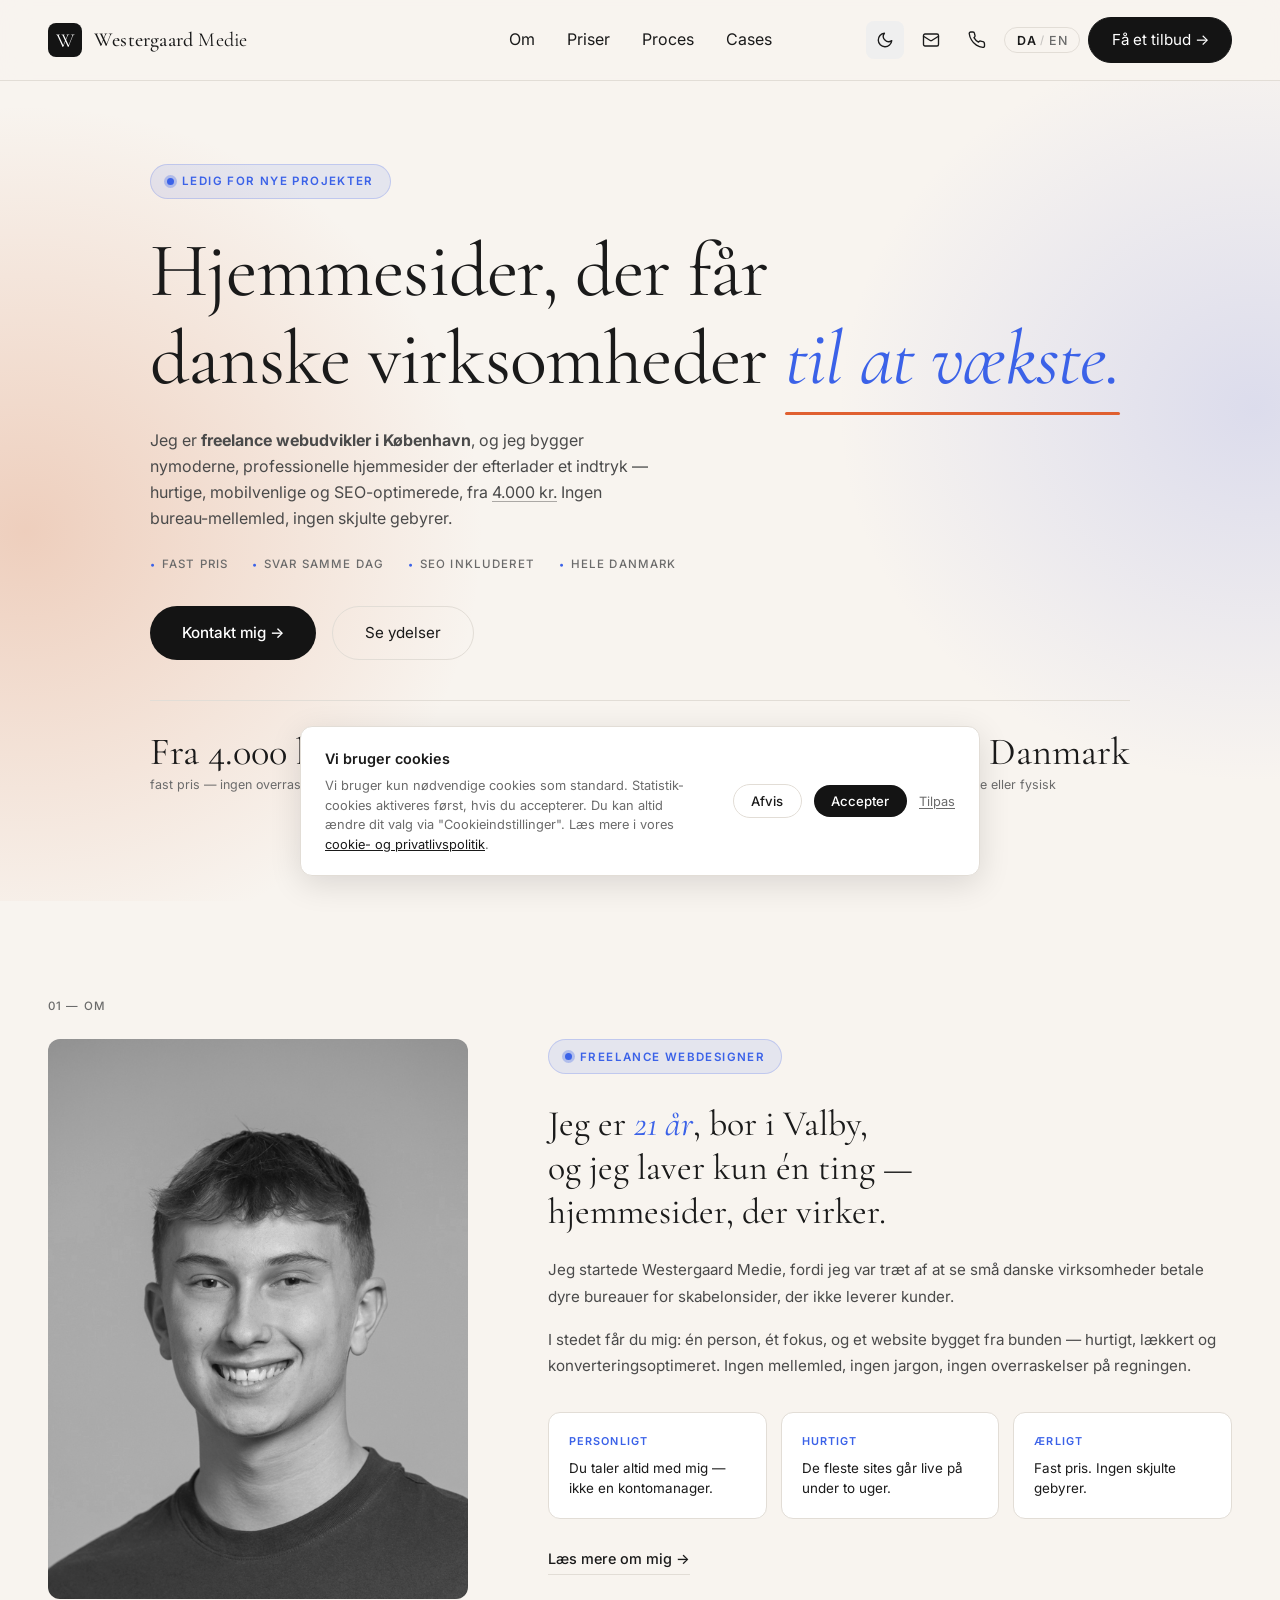
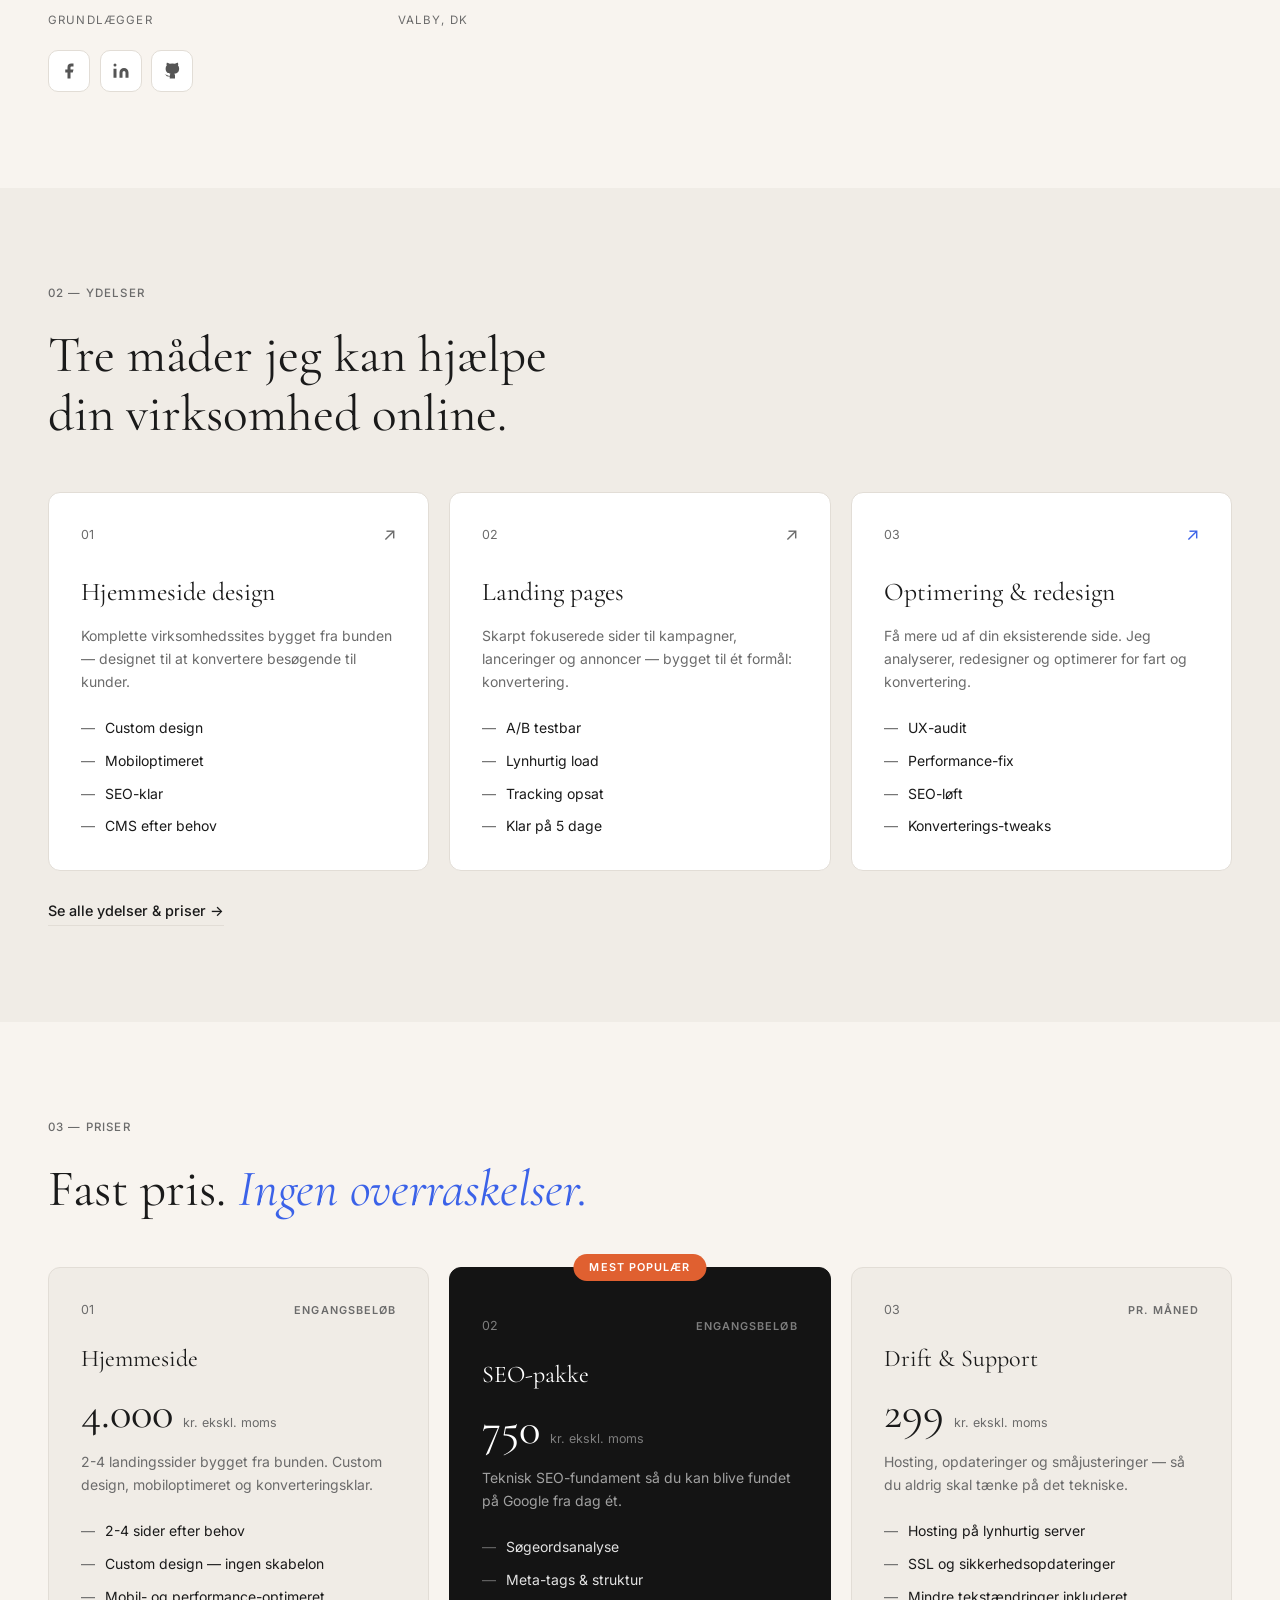
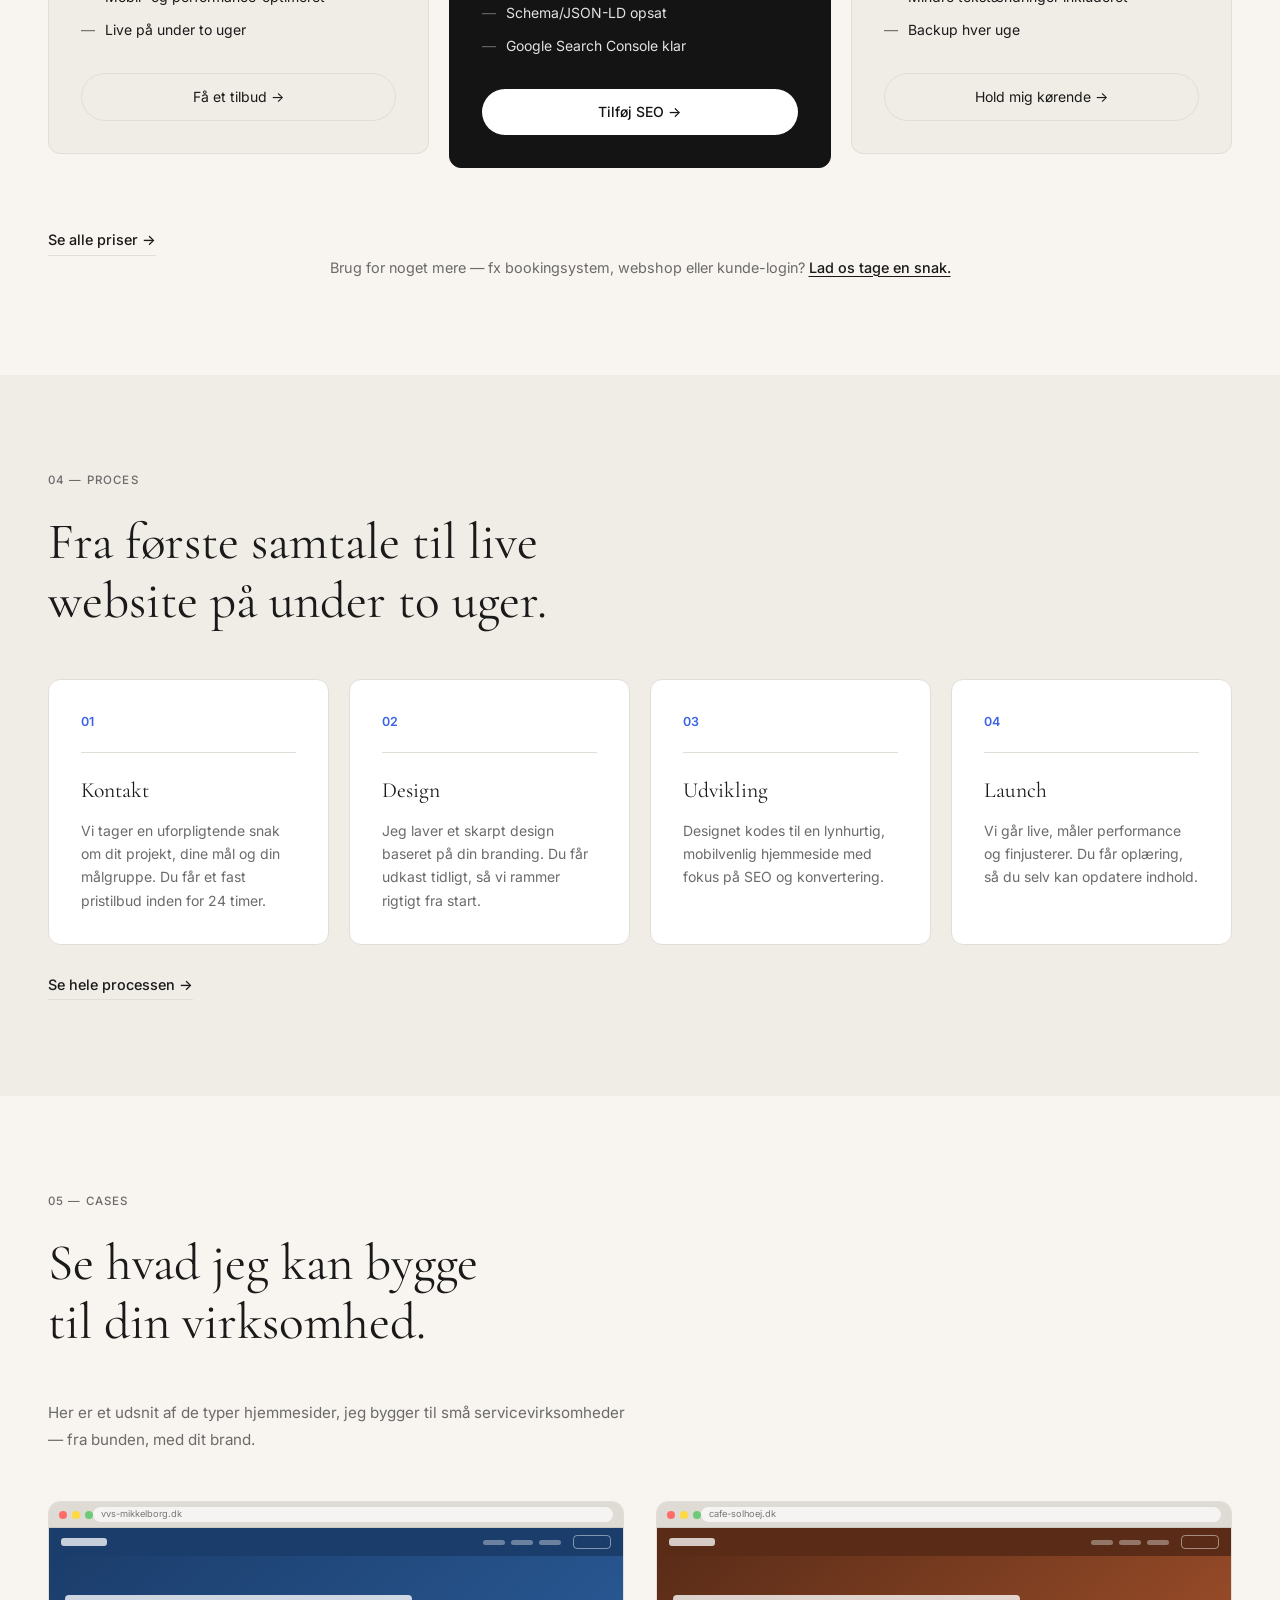
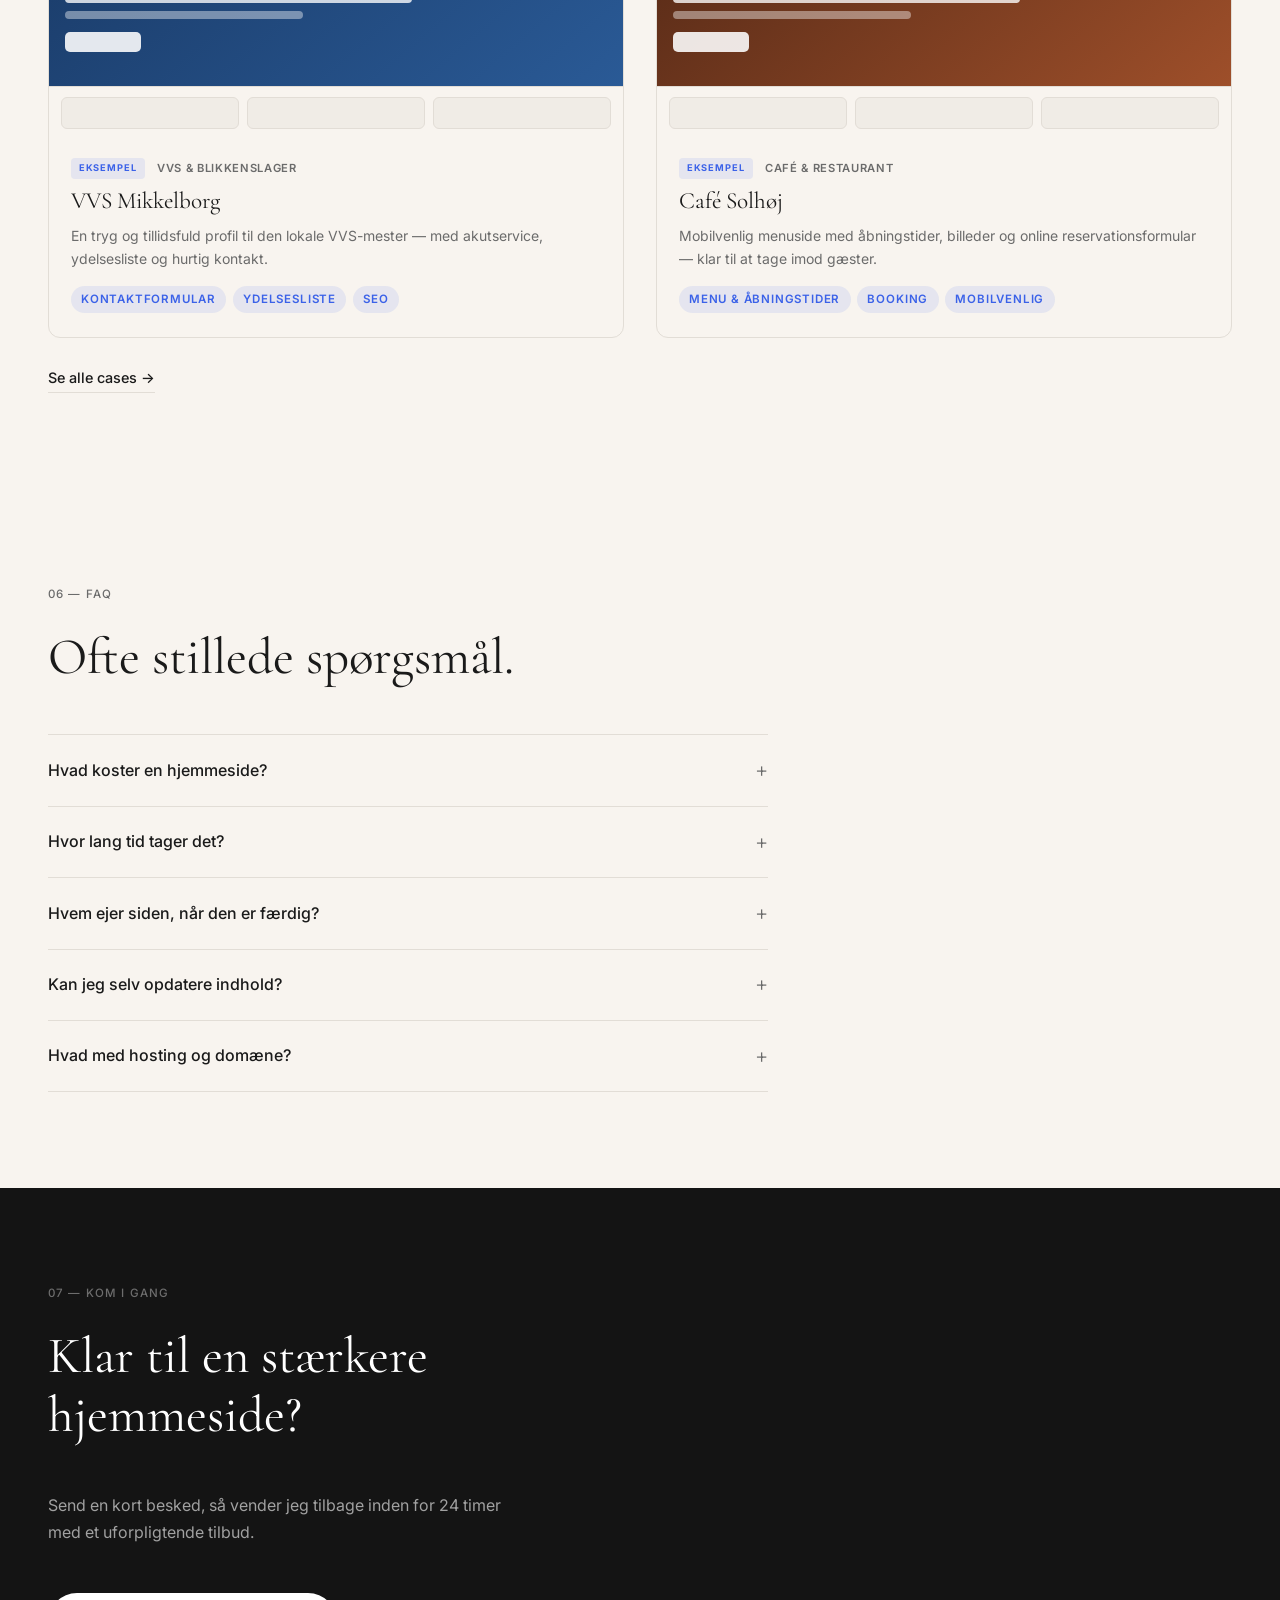
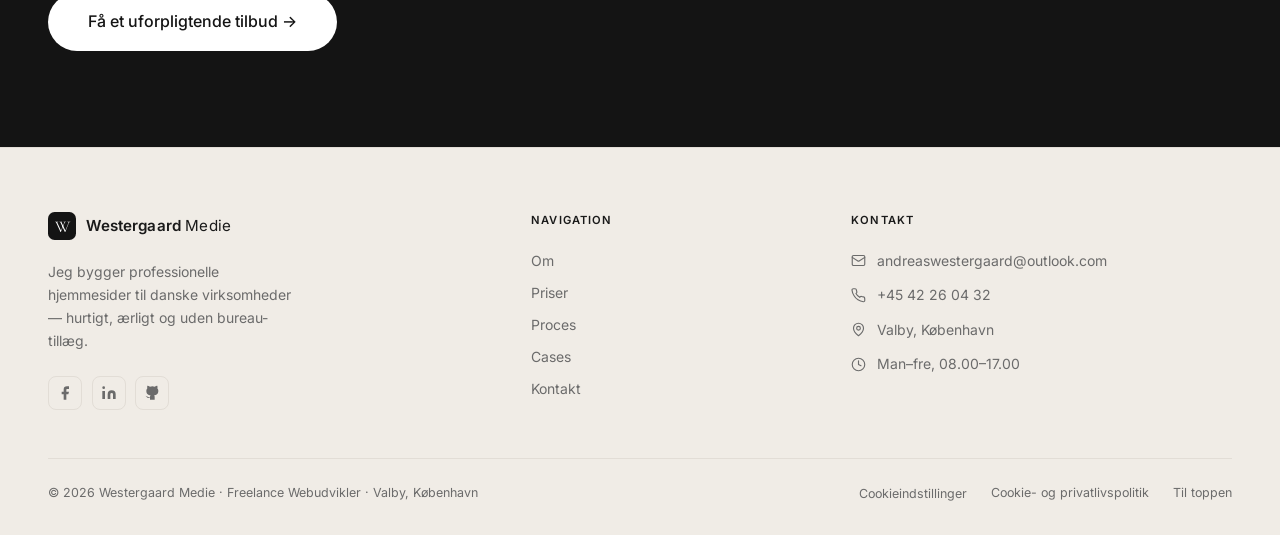
==== index.html @ 6bbc709a "Tilføj komplet hjemmeside for Westergaard Medie Co-Authored-By: Claude Sonnet 4.6 <noreply@anthropic" ====
<!doctype html>
<html lang="da">
  <head>
    <meta charset="UTF-8" />
    <meta name="viewport" content="width=device-width, initial-scale=1.0" />
    <title>Westergaard Medie | Hjemmesider til danske virksomheder</title>
    <meta name="description" content="Westergaard Medie bygger simple, hurtige og konverteringsoptimerede websites til små og mellemstore virksomheder — personligt, ærligt og uden bureau-tillæg." />
    <!-- Open Graph -->
    <meta property="og:type" content="website" />
    <meta property="og:site_name" content="Westergaard Medie" />
    <meta property="og:locale" content="da_DK" />
    <meta property="og:title" content="Westergaard Medie — Freelance Webudvikler i København" />
    <meta property="og:description" content="Professionelle hjemmesider til danske virksomheder fra 4.000 kr. Hurtig, mobilvenlig og SEO-optimeret. Svar inden 24 timer." />
    <meta property="og:url" content="https://DITDOMÆNE.dk/" />
    <meta property="og:image" content="https://DITDOMÆNE.dk/og-image.jpg" />
    <meta property="og:image:width" content="1200" />
    <meta property="og:image:height" content="630" />
    <meta property="og:image:alt" content="Westergaard Medie — Freelance Webudvikler i København" />
    <!-- Twitter Card -->
    <meta name="twitter:card" content="summary_large_image" />
    <meta name="twitter:title" content="Westergaard Medie — Freelance Webudvikler i København" />
    <meta name="twitter:description" content="Professionelle hjemmesider til danske virksomheder fra 4.000 kr. Hurtig, mobilvenlig og SEO-optimeret. Svar inden 24 timer." />
    <meta name="twitter:image" content="https://DITDOMÆNE.dk/og-image.jpg" />
    <link rel="preconnect" href="https://fonts.googleapis.com" />
    <link rel="preconnect" href="https://fonts.gstatic.com" crossorigin />
    <link href="https://fonts.googleapis.com/css2?family=Cormorant+Garamond:ital,wght@0,300;0,400;0,500;1,300;1,400;1,500&family=Inter:wght@300;400;500;600&display=swap" rel="stylesheet" />
    <link rel="icon" type="image/svg+xml" href="favicon.svg" />
    <link rel="stylesheet" href="styles.css" />
    <!-- JSON-LD Structured Data -->
    <script type="application/ld+json">
    {
      "@context": "https://schema.org",
      "@type": "ProfessionalService",
      "name": "Westergaard Medie",
      "description": "Freelance webudvikler der bygger professionelle, hurtige og konverteringsoptimerede hjemmesider til danske virksomheder.",
      "url": "https://DITDOMÆNE.dk/",
      "telephone": "+4542260432",
      "email": "andreaswestergaard@outlook.com",
      "founder": {
        "@type": "Person",
        "name": "Andreas Westergaard"
      },
      "address": {
        "@type": "PostalAddress",
        "addressLocality": "Valby",
        "addressRegion": "København",
        "addressCountry": "DK"
      },
      "areaServed": {
        "@type": "Country",
        "name": "Denmark"
      },
      "openingHoursSpecification": [
        {
          "@type": "OpeningHoursSpecification",
          "dayOfWeek": ["Monday","Tuesday","Wednesday","Thursday","Friday"],
          "opens": "08:00",
          "closes": "17:00"
        }
      ],
      "priceRange": "fra 4.000 kr.",
      "hasOfferCatalog": {
        "@type": "OfferCatalog",
        "name": "Ydelser",
        "itemListElement": [
          {
            "@type": "Offer",
            "itemOffered": {
              "@type": "Service",
              "name": "Hjemmeside",
              "description": "Professionel hjemmeside skræddersyet til din virksomhed."
            },
            "priceSpecification": {
              "@type": "UnitPriceSpecification",
              "price": "4000",
              "priceCurrency": "DKK",
              "minPrice": "4000"
            }
          },
          {
            "@type": "Offer",
            "itemOffered": {
              "@type": "Service",
              "name": "SEO-pakke",
              "description": "Søgemaskineoptimering der hjælper din hjemmeside med at rangere højere på Google."
            },
            "priceSpecification": {
              "@type": "UnitPriceSpecification",
              "price": "750",
              "priceCurrency": "DKK",
              "minPrice": "750"
            }
          },
          {
            "@type": "Offer",
            "itemOffered": {
              "@type": "Service",
              "name": "Drift & Support",
              "description": "Månedlig vedligeholdelse, opdateringer og teknisk support."
            },
            "priceSpecification": {
              "@type": "UnitPriceSpecification",
              "price": "299",
              "priceCurrency": "DKK",
              "billingIncrement": 1,
              "unitText": "månedlig"
            }
          }
        ]
      },
      "sameAs": []
    }
    </script>
  </head>
  <body>
    <a class="skip-link" href="#main">Spring til indhold</a>

    <header class="site-header">
      <div class="container header-inner">
        <a href="#top" class="brand" aria-label="Westergaard Medie forside">
          <svg class="brand-logo" width="34" height="34" viewBox="0 0 34 34" fill="none" xmlns="http://www.w3.org/2000/svg" aria-hidden="true">
            <rect width="34" height="34" rx="8" fill="#141414"/>
            <text x="17" y="24" text-anchor="middle" font-family="Cormorant Garamond, Georgia, serif" font-size="20" font-weight="400" fill="white">W</text>
          </svg>
          <span class="brand-name"><strong>Westergaard</strong> Medie</span>
        </a>
        <nav id="main-nav" class="main-nav" aria-label="Hovedmenu">
          <a href="om.html" data-i18n="nav-om">Om</a>
          <a href="ydelser.html" data-i18n="nav-ydelser">Priser</a>
          <a href="proces.html" data-i18n="nav-proces">Proces</a>
          <a href="cases.html" data-i18n="nav-cases">Cases</a>
        </nav>
        <div class="header-right">
          <button class="header-icon-btn theme-toggle" aria-label="Skift farvetema" id="theme-toggle">
            <svg class="icon-moon" width="18" height="18" viewBox="0 0 24 24" fill="none" stroke="currentColor" stroke-width="1.8" stroke-linecap="round" stroke-linejoin="round" aria-hidden="true"><path d="M21 12.79A9 9 0 1 1 11.21 3 7 7 0 0 0 21 12.79z"/></svg>
            <svg class="icon-sun" width="18" height="18" viewBox="0 0 24 24" fill="none" stroke="currentColor" stroke-width="1.8" stroke-linecap="round" stroke-linejoin="round" aria-hidden="true" style="display:none"><circle cx="12" cy="12" r="5"/><line x1="12" y1="1" x2="12" y2="3"/><line x1="12" y1="21" x2="12" y2="23"/><line x1="4.22" y1="4.22" x2="5.64" y2="5.64"/><line x1="18.36" y1="18.36" x2="19.78" y2="19.78"/><line x1="1" y1="12" x2="3" y2="12"/><line x1="21" y1="12" x2="23" y2="12"/><line x1="4.22" y1="19.78" x2="5.64" y2="18.36"/><line x1="18.36" y1="5.64" x2="19.78" y2="4.22"/></svg>
          </button>
          <a href="mailto:andreaswestergaard@outlook.com" class="header-icon-btn" aria-label="Send mail">
            <svg width="18" height="18" viewBox="0 0 24 24" fill="none" stroke="currentColor" stroke-width="1.8" stroke-linecap="round" stroke-linejoin="round" aria-hidden="true"><rect x="2" y="4" width="20" height="16" rx="2"/><path d="m22 7-8.97 5.7a1.94 1.94 0 0 1-2.06 0L2 7"/></svg>
          </a>
          <a href="tel:+4542260432" class="header-icon-btn" aria-label="Ring op">
            <svg width="18" height="18" viewBox="0 0 24 24" fill="none" stroke="currentColor" stroke-width="1.8" stroke-linecap="round" stroke-linejoin="round" aria-hidden="true"><path d="M22 16.92v3a2 2 0 0 1-2.18 2 19.79 19.79 0 0 1-8.63-3.07A19.5 19.5 0 0 1 4.69 12a19.79 19.79 0 0 1-3.07-8.67A2 2 0 0 1 3.6 1.27h3a2 2 0 0 1 2 1.72c.127.96.361 1.903.7 2.81a2 2 0 0 1-.45 2.11L7.91 8.91a16 16 0 0 0 6 6l.91-.91a2 2 0 0 1 2.11-.45c.907.339 1.85.573 2.81.7A2 2 0 0 1 21.73 16.92z"/></svg>
          </a>
          <button class="lang-toggle" id="lang-toggle" aria-label="Skift sprog">
            <span class="lang-da">DA</span>
            <span class="lang-divider">/</span>
            <span class="lang-en">EN</span>
          </button>
          <a href="kontakt.html" class="btn-outline-pill header-cta" data-i18n="header-cta">Få et tilbud →</a>
        </div>
        <button class="menu-toggle" aria-expanded="false" aria-controls="main-nav" aria-label="Åbn menu">
          <span></span><span></span><span></span>
        </button>
      </div>
    </header>

    <main id="main">

      <!-- HERO -->
      <section id="top" class="hero">
        <div class="container hero-content">
          <span class="pill-badge">
            <span class="pill-dot" aria-hidden="true"></span>
            <span data-i18n="hero-badge">LEDIG FOR NYE PROJEKTER</span>
          </span>
          <h1 class="hero-heading" data-i18n="hero-h1">
            Hjemmesider, der får<br>
            danske virksomheder <em>til at vækste.</em>
          </h1>
          <p class="hero-sub" data-i18n="hero-sub">
            Jeg er <strong>freelance webudvikler i København</strong>, og jeg bygger nymoderne, professionelle hjemmesider
            der efterlader et indtryk — hurtige, mobilvenlige og SEO-optimerede, fra <span class="hero-sub-link">4.000 kr.</span> Ingen
            bureau-mellemled, ingen skjulte gebyrer.
          </p>
          <ul class="hero-trust">
            <li><span class="trust-dot" aria-hidden="true">•</span> <span data-i18n="trust-1">FAST PRIS</span></li>
            <li><span class="trust-dot" aria-hidden="true">•</span> <span data-i18n="trust-2">SVAR SAMME DAG</span></li>
            <li><span class="trust-dot" aria-hidden="true">•</span> <span data-i18n="trust-3">SEO INKLUDERET</span></li>
            <li><span class="trust-dot" aria-hidden="true">•</span> <span data-i18n="trust-4">HELE DANMARK</span></li>
          </ul>
          <div class="hero-actions">
            <a href="kontakt.html" class="btn-dark" data-i18n="hero-btn-primary">Kontakt mig →</a>
            <a href="#ydelser" class="btn-ghost" data-i18n="hero-btn-secondary">Se ydelser</a>
          </div>
          <div class="stats-rule"></div>
          <div class="stats-grid">
              <div class="stat">
                <span class="stat-num" data-i18n="stat-1-num">Fra 4.000 kr.</span>
                <span class="stat-label" data-i18n="stat-1-label">fast pris — ingen overraskelser</span>
              </div>
              <div class="stat">
                <span class="stat-num" data-i18n="stat-2-num">Under 2 uger</span>
                <span class="stat-label" data-i18n="stat-2-label">fra idé til live hjemmeside</span>
              </div>
              <div class="stat">
                <span class="stat-num" data-i18n="stat-3-num">1 person</span>
                <span class="stat-label" data-i18n="stat-3-label">du taler altid direkte med mig</span>
              </div>
              <div class="stat">
                <span class="stat-num" data-i18n="stat-4-num">Hele Danmark</span>
                <span class="stat-label" data-i18n="stat-4-label">mødes online eller fysisk</span>
              </div>
            </div>
        </div>
      </section>

      <!-- OM -->
      <section id="om" class="section">
        <div class="container">
          <p class="section-label" data-i18n="om-label">01 — OM</p>
          <div class="om-grid">
            <div class="om-photo-col reveal">
              <img
                src="assets/andreas-portrait.jpg"
                alt="Andreas Westergaard"
                class="om-photo"
                loading="lazy"
                decoding="async"
              />
              <div class="om-photo-meta">
                <span data-i18n="om-founder">GRUNDLÆGGER</span>
                <span>VALBY, DK</span>
              </div>
              <div class="om-socials">
                <a href="https://www.facebook.com/profile.php?id=100009570580964" class="social-btn" aria-label="Facebook" rel="noopener noreferrer" target="_blank">
                  <svg width="18" height="18" viewBox="0 0 24 24" fill="currentColor" aria-hidden="true"><path d="M18 2h-3a5 5 0 0 0-5 5v3H7v4h3v8h4v-8h3l1-4h-4V7a1 1 0 0 1 1-1h3z"/></svg>
                </a>
                <a href="https://www.linkedin.com/in/andreas-boris-westergaard/" class="social-btn" aria-label="LinkedIn" rel="noopener noreferrer" target="_blank">
                  <svg width="18" height="18" viewBox="0 0 24 24" fill="currentColor" aria-hidden="true"><path d="M16 8a6 6 0 0 1 6 6v7h-4v-7a2 2 0 0 0-2-2 2 2 0 0 0-2 2v7h-4v-7a6 6 0 0 1 6-6z"/><rect x="2" y="9" width="4" height="12"/><circle cx="4" cy="4" r="2"/></svg>
                </a>
                <a href="https://github.com/andreaswestergaard-wq" class="social-btn" aria-label="GitHub" rel="noopener noreferrer" target="_blank">
                  <svg width="18" height="18" viewBox="0 0 24 24" fill="currentColor" aria-hidden="true"><path d="M9 19c-5 1.5-5-2.5-7-3m14 6v-3.87a3.37 3.37 0 0 0-.94-2.61c3.14-.35 6.44-1.54 6.44-7A5.44 5.44 0 0 0 20 4.77 5.07 5.07 0 0 0 19.91 1S18.73.65 16 2.48a13.38 13.38 0 0 0-7 0C6.27.65 5.09 1 5.09 1A5.07 5.07 0 0 0 5 4.77a5.44 5.44 0 0 0-1.5 3.78c0 5.42 3.3 6.61 6.44 7A3.37 3.37 0 0 0 9 18.13V22"/></svg>
                </a>
              </div>
            </div>
            <div class="om-copy reveal">
              <span class="pill-badge">
                <span class="pill-dot" aria-hidden="true"></span>
                <span data-i18n="om-badge">FREELANCE WEBDESIGNER</span>
              </span>
              <h2 data-i18n="om-h2">Jeg er <em>21 år</em>, bor i Valby,<br>og jeg laver kun én ting —<br>hjemmesider, der virker.</h2>
              <p data-i18n="om-p1">Jeg startede Westergaard Medie, fordi jeg var træt af at se små danske virksomheder betale dyre bureauer for skabelonsider, der ikke leverer kunder.</p>
              <p data-i18n="om-p2">I stedet får du mig: én person, ét fokus, og et website bygget fra bunden — hurtigt, lækkert og konverteringsoptimeret. Ingen mellemled, ingen jargon, ingen overraskelser på regningen.</p>
              <div class="om-cards">
                <div class="om-card">
                  <span class="om-card-label" data-i18n="om-card-1-label">PERSONLIGT</span>
                  <p data-i18n="om-card-1-p">Du taler altid med mig — ikke en kontomanager.</p>
                </div>
                <div class="om-card">
                  <span class="om-card-label" data-i18n="om-card-2-label">HURTIGT</span>
                  <p data-i18n="om-card-2-p">De fleste sites går live på under to uger.</p>
                </div>
                <div class="om-card">
                  <span class="om-card-label" data-i18n="om-card-3-label">ÆRLIGT</span>
                  <p data-i18n="om-card-3-p">Fast pris. Ingen skjulte gebyrer.</p>
                </div>
              </div>
              <a href="om.html" class="section-read-more" data-i18n="om-read-more">Læs mere om mig →</a>
            </div>
          </div>
        </div>
      </section>

      <!-- YDELSER -->
      <section id="ydelser" class="section section-gray">
        <div class="container">
          <p class="section-label" data-i18n="ydelser-label">02 — YDELSER</p>
          <h2 class="section-heading" data-i18n="ydelser-h2">Tre måder jeg kan hjælpe<br>din virksomhed online.</h2>
          <div class="ydelser-grid">
            <article class="ydelse-card reveal">
              <div class="ydelse-header">
                <span class="ydelse-num">01</span>
                <span class="ydelse-arrow" aria-hidden="true">↗</span>
              </div>
              <h3 data-i18n="ydelse-1-h3">Hjemmeside design</h3>
              <p data-i18n="ydelse-1-p">Komplette virksomhedssites bygget fra bunden — designet til at konvertere besøgende til kunder.</p>
              <ul class="feature-list">
                <li data-i18n="ydelse-1-li-1">Custom design</li>
                <li data-i18n="ydelse-1-li-2">Mobiloptimeret</li>
                <li data-i18n="ydelse-1-li-3">SEO-klar</li>
                <li data-i18n="ydelse-1-li-4">CMS efter behov</li>
              </ul>
            </article>
            <article class="ydelse-card reveal">
              <div class="ydelse-header">
                <span class="ydelse-num">02</span>
                <span class="ydelse-arrow" aria-hidden="true">↗</span>
              </div>
              <h3 data-i18n="ydelse-2-h3">Landing pages</h3>
              <p data-i18n="ydelse-2-p">Skarpt fokuserede sider til kampagner, lanceringer og annoncer — bygget til ét formål: konvertering.</p>
              <ul class="feature-list">
                <li data-i18n="ydelse-2-li-1">A/B testbar</li>
                <li data-i18n="ydelse-2-li-2">Lynhurtig load</li>
                <li data-i18n="ydelse-2-li-3">Tracking opsat</li>
                <li data-i18n="ydelse-2-li-4">Klar på 5 dage</li>
              </ul>
            </article>
            <article class="ydelse-card ydelse-card--active reveal">
              <div class="ydelse-header">
                <span class="ydelse-num">03</span>
                <span class="ydelse-arrow ydelse-arrow--blue" aria-hidden="true">↗</span>
              </div>
              <h3 data-i18n="ydelse-3-h3">Optimering &amp; redesign</h3>
              <p data-i18n="ydelse-3-p">Få mere ud af din eksisterende side. Jeg analyserer, redesigner og optimerer for fart og konvertering.</p>
              <ul class="feature-list">
                <li data-i18n="ydelse-3-li-1">UX-audit</li>
                <li data-i18n="ydelse-3-li-2">Performance-fix</li>
                <li data-i18n="ydelse-3-li-3">SEO-løft</li>
                <li data-i18n="ydelse-3-li-4">Konverterings-tweaks</li>
              </ul>
            </article>
          </div>
          <a href="ydelser.html" class="section-read-more" data-i18n="ydelser-read-more">Se alle ydelser & priser →</a>
        </div>
      </section>

      <!-- PRISER -->
      <section id="priser" class="section">
        <div class="container">
          <p class="section-label" data-i18n="priser-label">03 — PRISER</p>
          <h2 class="section-heading" data-i18n="priser-h2">Fast pris. <em>Ingen overraskelser.</em></h2>
          <div class="priser-grid">
            <article class="price-card reveal">
              <div class="price-card-top">
                <span class="price-num">01</span>
                <span class="price-type" data-i18n="price-1-type">ENGANGSBELØB</span>
              </div>
              <h3 data-i18n="price-1-h3">Hjemmeside</h3>
              <p class="price-amount" data-i18n="price-1-amount">4.000 <span>kr. ekskl. moms</span></p>
              <p class="price-desc" data-i18n="price-1-desc">2-4 landingssider bygget fra bunden. Custom design, mobiloptimeret og konverteringsklar.</p>
              <ul class="feature-list">
                <li data-i18n="price-1-li-1">2-4 sider efter behov</li>
                <li data-i18n="price-1-li-2">Custom design — ingen skabelon</li>
                <li data-i18n="price-1-li-3">Mobil- og performance-optimeret</li>
                <li data-i18n="price-1-li-4">Live på under to uger</li>
              </ul>
              <a href="kontakt.html" class="btn-price-outline" data-i18n="price-1-btn">Få et tilbud →</a>
            </article>
            <article class="price-card price-card--featured reveal">
              <p class="price-badge" data-i18n="price-2-badge">MEST POPULÆR</p>
              <div class="price-card-top">
                <span class="price-num">02</span>
                <span class="price-type" data-i18n="price-2-type">ENGANGSBELØB</span>
              </div>
              <h3 data-i18n="price-2-h3">SEO-pakke</h3>
              <p class="price-amount" data-i18n="price-2-amount">750 <span>kr. ekskl. moms</span></p>
              <p class="price-desc" data-i18n="price-2-desc">Teknisk SEO-fundament så du kan blive fundet på Google fra dag ét.</p>
              <ul class="feature-list">
                <li data-i18n="price-2-li-1">Søgeordsanalyse</li>
                <li data-i18n="price-2-li-2">Meta-tags &amp; struktur</li>
                <li data-i18n="price-2-li-3">Schema/JSON-LD opsat</li>
                <li data-i18n="price-2-li-4">Google Search Console klar</li>
              </ul>
              <a href="kontakt.html" class="btn-price-light" data-i18n="price-2-btn">Tilføj SEO →</a>
            </article>
            <article class="price-card reveal">
              <div class="price-card-top">
                <span class="price-num">03</span>
                <span class="price-type" data-i18n="price-3-type">PR. MÅNED</span>
              </div>
              <h3 data-i18n="price-3-h3">Drift &amp; Support</h3>
              <p class="price-amount" data-i18n="price-3-amount">299 <span>kr. ekskl. moms</span></p>
              <p class="price-desc" data-i18n="price-3-desc">Hosting, opdateringer og småjusteringer — så du aldrig skal tænke på det tekniske.</p>
              <ul class="feature-list">
                <li data-i18n="price-3-li-1">Hosting på lynhurtig server</li>
                <li data-i18n="price-3-li-2">SSL og sikkerhedsopdateringer</li>
                <li data-i18n="price-3-li-3">Mindre tekstændringer inkluderet</li>
                <li data-i18n="price-3-li-4">Backup hver uge</li>
              </ul>
              <a href="kontakt.html" class="btn-price-outline" data-i18n="price-3-btn">Hold mig kørende →</a>
            </article>
          </div>
          <a href="ydelser.html" class="section-read-more" data-i18n="priser-read-more">Se alle priser →</a>
          <p class="priser-note" data-i18n="priser-note">Brug for noget mere — fx bookingsystem, webshop eller kunde-login? <a href="kontakt.html">Lad os tage en snak.</a></p>
        </div>
      </section>

      <!-- PROCES -->
      <section id="proces" class="section section-gray">
        <div class="container">
          <p class="section-label" data-i18n="proces-label">04 — PROCES</p>
          <h2 class="section-heading" data-i18n="proces-h2">Fra første samtale til live<br>website på under to uger.</h2>
          <div class="proces-grid">
            <div class="proces-card reveal">
              <span class="proces-num">01</span>
              <h3 data-i18n="proces-1-h3">Kontakt</h3>
              <p data-i18n="proces-1-p">Vi tager en uforpligtende snak om dit projekt, dine mål og din målgruppe. Du får et fast pristilbud inden for 24 timer.</p>
            </div>
            <div class="proces-card reveal">
              <span class="proces-num">02</span>
              <h3 data-i18n="proces-2-h3">Design</h3>
              <p data-i18n="proces-2-p">Jeg laver et skarpt design baseret på din branding. Du får udkast tidligt, så vi rammer rigtigt fra start.</p>
            </div>
            <div class="proces-card reveal">
              <span class="proces-num">03</span>
              <h3 data-i18n="proces-3-h3">Udvikling</h3>
              <p data-i18n="proces-3-p">Designet kodes til en lynhurtig, mobilvenlig hjemmeside med fokus på SEO og konvertering.</p>
            </div>
            <div class="proces-card reveal">
              <span class="proces-num">04</span>
              <h3 data-i18n="proces-4-h3">Launch</h3>
              <p data-i18n="proces-4-p">Vi går live, måler performance og finjusterer. Du får oplæring, så du selv kan opdatere indhold.</p>
            </div>
          </div>
          <a href="proces.html" class="section-read-more" data-i18n="proces-read-more">Se hele processen →</a>
        </div>
      </section>

      <!-- CASES -->
      <section id="cases" class="section">
        <div class="container">
          <p class="section-label" data-i18n="cases-label">05 — CASES</p>
          <h2 class="section-heading" data-i18n="cases-h2">Se hvad jeg kan bygge<br>til din virksomhed.</h2>
          <p class="demos-intro-text" data-i18n="cases-sub">Her er et udsnit af de typer hjemmesider, jeg bygger til små servicevirksomheder — fra bunden, med dit brand.</p>
          <div class="demos-grid demos-grid--2col">

            <!-- Demo: VVS Mikkelborg -->
            <article class="demo-card reveal">
              <div class="demo-preview" aria-hidden="true">
                <div class="demo-chrome">
                  <div class="demo-chrome-dots"></div>
                  <div class="demo-chrome-url">vvs-mikkelborg.dk</div>
                </div>
                <div class="demo-site" style="--da:#1b3d6b;--da-l:#2a5a96">
                  <div class="demo-site-nav">
                    <div class="dsn-logo"></div>
                    <div class="dsn-links"><div class="dsn-link"></div><div class="dsn-link"></div><div class="dsn-link"></div></div>
                    <div class="dsn-cta"></div>
                  </div>
                  <div class="demo-site-hero">
                    <div class="dsh-line dsh-line--lg"></div>
                    <div class="dsh-line dsh-line--md"></div>
                    <div class="dsh-btn"></div>
                  </div>
                  <div class="demo-site-features">
                    <div class="dsf-card"></div><div class="dsf-card"></div><div class="dsf-card"></div>
                  </div>
                </div>
              </div>
              <div class="demo-body">
                <div class="demo-top">
                  <span class="demo-badge">EKSEMPEL</span>
                  <p class="demo-industry">VVS &amp; Blikkenslager</p>
                </div>
                <h3 class="demo-title">VVS Mikkelborg</h3>
                <p class="demo-desc">En tryg og tillidsfuld profil til den lokale VVS-mester — med akutservice, ydelsesliste og hurtig kontakt.</p>
                <div class="demo-tags">
                  <span class="case-tag">Kontaktformular</span>
                  <span class="case-tag">Ydelsesliste</span>
                  <span class="case-tag">SEO</span>
                </div>
              </div>
            </article>

            <!-- Demo: Café Solhøj -->
            <article class="demo-card reveal">
              <div class="demo-preview" aria-hidden="true">
                <div class="demo-chrome">
                  <div class="demo-chrome-dots"></div>
                  <div class="demo-chrome-url">cafe-solhoej.dk</div>
                </div>
                <div class="demo-site" style="--da:#5a2c18;--da-l:#9e4f2a">
                  <div class="demo-site-nav">
                    <div class="dsn-logo"></div>
                    <div class="dsn-links"><div class="dsn-link"></div><div class="dsn-link"></div><div class="dsn-link"></div></div>
                    <div class="dsn-cta"></div>
                  </div>
                  <div class="demo-site-hero">
                    <div class="dsh-line dsh-line--lg"></div>
                    <div class="dsh-line dsh-line--md"></div>
                    <div class="dsh-btn"></div>
                  </div>
                  <div class="demo-site-features">
                    <div class="dsf-card"></div><div class="dsf-card"></div><div class="dsf-card"></div>
                  </div>
                </div>
              </div>
              <div class="demo-body">
                <div class="demo-top">
                  <span class="demo-badge">EKSEMPEL</span>
                  <p class="demo-industry">Café &amp; Restaurant</p>
                </div>
                <h3 class="demo-title">Café Solhøj</h3>
                <p class="demo-desc">Mobilvenlig menuside med åbningstider, billeder og online reservationsformular — klar til at tage imod gæster.</p>
                <div class="demo-tags">
                  <span class="case-tag">Menu &amp; åbningstider</span>
                  <span class="case-tag">Booking</span>
                  <span class="case-tag">Mobilvenlig</span>
                </div>
              </div>
            </article>

          </div>
          <a href="cases.html" class="section-read-more" data-i18n="cases-read-more">Se alle cases →</a>
        </div>
      </section>

      <!-- FAQ -->
      <section id="faq" class="section">
        <div class="container">
          <p class="section-label" data-i18n="faq-label">06 — FAQ</p>
          <h2 class="section-heading" data-i18n="faq-h2">Ofte stillede spørgsmål.</h2>
          <div class="faq-list">
            <details class="faq-item">
              <summary data-i18n="faq-1-q">Hvad koster en hjemmeside?</summary>
              <p data-i18n="faq-1-a">En standard hjemmeside starter fra 4.000 kr. ekskl. moms. Prisen afhænger af omfang og kompleksitet. Du får altid et fast tilbud inden vi går i gang — ingen overraskelser.</p>
            </details>
            <details class="faq-item">
              <summary data-i18n="faq-2-q">Hvor lang tid tager det?</summary>
              <p data-i18n="faq-2-a">De fleste projekter er færdige på 1-2 uger fra godkendt design. Landing pages kan ofte leveres på 5 dage.</p>
            </details>
            <details class="faq-item">
              <summary data-i18n="faq-3-q">Hvem ejer siden, når den er færdig?</summary>
              <p data-i18n="faq-3-a">Du ejer 100% af din hjemmeside. Kode, indhold og domæne er dit — du er ikke låst til mig.</p>
            </details>
            <details class="faq-item">
              <summary data-i18n="faq-4-q">Kan jeg selv opdatere indhold?</summary>
              <p data-i18n="faq-4-a">Ja. Jeg sørger for at du kan opdatere tekst og billeder selv, og giver dig en grundig oplæring ved launch.</p>
            </details>
            <details class="faq-item">
              <summary data-i18n="faq-5-q">Hvad med hosting og domæne?</summary>
              <p data-i18n="faq-5-a">Jeg hjælper med opsætning af hosting og domæne. Drifts-pakken til 299 kr./md. dækker hosting, SSL og løbende opdateringer.</p>
            </details>
          </div>
        </div>
      </section>

      <!-- CTA -->
      <section id="cta" class="section section-dark">
        <div class="container">
          <p class="section-label section-label--light" data-i18n="cta-label">07 — KOM I GANG</p>
          <h2 class="section-heading section-heading--light" data-i18n="cta-h2">Klar til en stærkere<br>hjemmeside?</h2>
          <p class="kontakt-sub" data-i18n="cta-sub">Send en kort besked, så vender jeg tilbage inden for 24 timer med et uforpligtende tilbud.</p>
          <div class="kontakt-row">
            <a href="kontakt.html" class="btn-dark btn-dark--large btn-dark--light" data-i18n="cta-btn">
              Få et uforpligtende tilbud →
            </a>
          </div>
        </div>
      </section>

    </main>

    <footer class="site-footer">
      <div class="container footer-inner">
        <div class="footer-cols">

          <!-- Col 1: Brand + bio + socials -->
          <div class="footer-col footer-col--brand">
            <a href="#top" class="footer-brand">
              <svg width="28" height="28" viewBox="0 0 34 34" fill="none" xmlns="http://www.w3.org/2000/svg" aria-hidden="true">
                <rect width="34" height="34" rx="8" fill="#141414"/>
                <text x="17" y="24" text-anchor="middle" font-family="Cormorant Garamond, Georgia, serif" font-size="20" font-weight="400" fill="white">W</text>
              </svg>
              <span class="footer-brand-name"><strong>Westergaard</strong> Medie</span>
            </a>
            <p class="footer-bio" data-i18n="footer-bio">Jeg bygger professionelle hjemmesider til danske virksomheder — hurtigt, ærligt og uden bureau-tillæg.</p>
            <div class="footer-socials">
              <a href="https://www.facebook.com/profile.php?id=100009570580964" class="footer-social-btn" aria-label="Facebook" rel="noopener noreferrer" target="_blank">
                <svg width="16" height="16" viewBox="0 0 24 24" fill="currentColor" aria-hidden="true"><path d="M18 2h-3a5 5 0 0 0-5 5v3H7v4h3v8h4v-8h3l1-4h-4V7a1 1 0 0 1 1-1h3z"/></svg>
              </a>
              <a href="https://www.linkedin.com/in/andreas-boris-westergaard/" class="footer-social-btn" aria-label="LinkedIn" rel="noopener noreferrer" target="_blank">
                <svg width="16" height="16" viewBox="0 0 24 24" fill="currentColor" aria-hidden="true"><path d="M16 8a6 6 0 0 1 6 6v7h-4v-7a2 2 0 0 0-2-2 2 2 0 0 0-2 2v7h-4v-7a6 6 0 0 1 6-6z"/><rect x="2" y="9" width="4" height="12"/><circle cx="4" cy="4" r="2"/></svg>
              </a>
              <a href="https://github.com/andreaswestergaard-wq" class="footer-social-btn" aria-label="GitHub" rel="noopener noreferrer" target="_blank">
                <svg width="16" height="16" viewBox="0 0 24 24" fill="currentColor" aria-hidden="true"><path d="M9 19c-5 1.5-5-2.5-7-3m14 6v-3.87a3.37 3.37 0 0 0-.94-2.61c3.14-.35 6.44-1.54 6.44-7A5.44 5.44 0 0 0 20 4.77 5.07 5.07 0 0 0 19.91 1S18.73.65 16 2.48a13.38 13.38 0 0 0-7 0C6.27.65 5.09 1 5.09 1A5.07 5.07 0 0 0 5 4.77a5.44 5.44 0 0 0-1.5 3.78c0 5.42 3.3 6.61 6.44 7A3.37 3.37 0 0 0 9 18.13V22"/></svg>
              </a>
            </div>
          </div>

          <!-- Col 2: Navigation -->
          <div class="footer-col">
            <p class="footer-col-heading" data-i18n="footer-nav-heading">NAVIGATION</p>
            <nav class="footer-col-links" aria-label="Footermenu">
              <a href="om.html" data-i18n="nav-om">Om</a>
              <a href="ydelser.html" data-i18n="nav-ydelser">Priser</a>
              <a href="proces.html" data-i18n="nav-proces">Proces</a>
              <a href="cases.html" data-i18n="nav-cases">Cases</a>
              <a href="kontakt.html" data-i18n="nav-kontakt-footer">Kontakt</a>
            </nav>
          </div>

          <!-- Col 3: Contact -->
          <div class="footer-col">
            <p class="footer-col-heading" data-i18n="footer-contact-heading">KONTAKT</p>
            <ul class="footer-contact-list">
              <li>
                <svg width="15" height="15" viewBox="0 0 24 24" fill="none" stroke="currentColor" stroke-width="1.8" stroke-linecap="round" stroke-linejoin="round" aria-hidden="true"><rect x="2" y="4" width="20" height="16" rx="2"/><path d="m22 7-8.97 5.7a1.94 1.94 0 0 1-2.06 0L2 7"/></svg>
                <a href="mailto:andreaswestergaard@outlook.com">andreaswestergaard@outlook.com</a>
              </li>
              <li>
                <svg width="15" height="15" viewBox="0 0 24 24" fill="none" stroke="currentColor" stroke-width="1.8" stroke-linecap="round" stroke-linejoin="round" aria-hidden="true"><path d="M22 16.92v3a2 2 0 0 1-2.18 2 19.79 19.79 0 0 1-8.63-3.07A19.5 19.5 0 0 1 4.69 12a19.79 19.79 0 0 1-3.07-8.67A2 2 0 0 1 3.6 1.27h3a2 2 0 0 1 2 1.72c.127.96.361 1.903.7 2.81a2 2 0 0 1-.45 2.11L7.91 8.91a16 16 0 0 0 6 6l.91-.91a2 2 0 0 1 2.11-.45c.907.339 1.85.573 2.81.7A2 2 0 0 1 21.73 16.92z"/></svg>
                <a href="tel:+4542260432">+45 42 26 04 32</a>
              </li>
              <li>
                <svg width="15" height="15" viewBox="0 0 24 24" fill="none" stroke="currentColor" stroke-width="1.8" stroke-linecap="round" stroke-linejoin="round" aria-hidden="true"><path d="M20 10c0 6-8 12-8 12s-8-6-8-12a8 8 0 0 1 16 0z"/><circle cx="12" cy="10" r="3"/></svg>
                <span data-i18n="footer-location">Valby, København</span>
              </li>
              <li>
                <svg width="15" height="15" viewBox="0 0 24 24" fill="none" stroke="currentColor" stroke-width="1.8" stroke-linecap="round" stroke-linejoin="round" aria-hidden="true"><circle cx="12" cy="12" r="10"/><polyline points="12 6 12 12 16 14"/></svg>
                <span data-i18n="footer-hours">Man–fre, 08.00–17.00</span>
              </li>
            </ul>
          </div>

        </div>
        <div class="footer-divider"></div>
        <div class="footer-bottom">
          <p>© <span id="year"></span> Westergaard Medie · <span data-i18n="footer-tagline">Freelance Webudvikler · Valby, København</span></p>
          <div class="footer-bottom-links">
            <button type="button" data-open-cookie-settings data-i18n="footer-cookie">Cookieindstillinger</button>
            <a href="cookie-og-privatliv.html" data-i18n="footer-privacy">Cookie- og privatlivspolitik</a>
            <a href="#top" data-i18n="footer-top">Til toppen</a>
          </div>
        </div>
      </div>
    </footer>

    <!-- Cookie banner -->
    <section class="cookie-banner" id="cookie-banner" aria-live="polite" hidden>
      <div class="cookie-inner">
        <div class="cookie-copy">
          <h2>Vi bruger cookies</h2>
          <p>Vi bruger kun nødvendige cookies som standard. Statistik-cookies aktiveres først, hvis du accepterer. Du kan altid ændre dit valg via "Cookieindstillinger". Læs mere i vores <a href="cookie-og-privatliv.html">cookie- og privatlivspolitik</a>.</p>
        </div>
        <div class="cookie-actions">
          <button class="btn btn-ghost cookie-btn" type="button" id="cookie-reject-all">Afvis</button>
          <button class="btn btn-primary cookie-btn" type="button" id="cookie-accept-all">Accepter</button>
          <button class="cookie-settings-toggle" type="button" id="cookie-open-settings" aria-expanded="false">Tilpas</button>
        </div>
      </div>
      <form class="cookie-settings" id="cookie-settings" hidden>
        <fieldset>
          <legend>Cookiekategorier</legend>
          <label class="cookie-option">
            <span>Nødvendige cookies</span>
            <input type="checkbox" checked disabled />
          </label>
          <label class="cookie-option">
            <span>Statistik (anonymiseret måling)</span>
            <input type="checkbox" id="cookie-analytics" />
          </label>
        </fieldset>
        <div class="cookie-settings-actions">
          <button class="btn btn-primary cookie-btn" type="submit">Gem valg</button>
        </div>
      </form>
    </section>

    <button class="cookie-fab" type="button" data-open-cookie-settings hidden>Cookieindstillinger</button>

    <script src="script.js"></script>
    <script src="translations.js"></script>
  </body>
</html>
---- styles.css ----
/* =============================================
   RESET & BASE
   ============================================= */
*, *::before, *::after {
  box-sizing: border-box;
  margin: 0;
  padding: 0;
}

:root {
  --font-serif: 'Cormorant Garamond', Georgia, serif;
  --font-sans:  'Inter', system-ui, -apple-system, sans-serif;
  --blue:       #3B62E8;
  --orange:     #E06030;
  --dark:       #141414;
  --bg:         #F8F4EF;
  --bg-gray:    #F0ECE6;
  --text:       #1A1A1A;
  --muted:      #6B6B6B;
  --border:     #E2DDD6;
  --radius:     12px;
  --max-w:      1380px;
}

html {
  scroll-behavior: smooth;
}

[data-theme="dark"] {
  --bg:      #111110;
  --bg-gray: #1A1918;
  --text:    #F0EDE8;
  --muted:   #888880;
  --border:  #2A2926;
  --dark:    #F0EDE8;
}

[data-theme="dark"] .site-header {
  background: rgba(17, 17, 16, 0.92);
}

[data-theme="dark"] .hero {
  background:
    radial-gradient(ellipse 55% 80% at 2% 55%, rgba(180, 100, 60, 0.22) 0%, transparent 65%),
    radial-gradient(ellipse 50% 70% at 98% 40%, rgba(100, 110, 180, 0.20) 0%, transparent 65%),
    var(--bg);
}

[data-theme="dark"] .brand-logo rect {
  fill: #F0EDE8;
}

[data-theme="dark"] .brand-logo text {
  fill: #111110;
}

[data-theme="dark"] .btn-outline-pill {
  background: #F0EDE8;
  border-color: #F0EDE8;
  color: #111110;
}

[data-theme="dark"] .btn-dark {
  background: #F0EDE8;
  color: #111110;
}

[data-theme="dark"] .om-card,
[data-theme="dark"] .ydelse-card,
[data-theme="dark"] .proces-card,
[data-theme="dark"] .price-card,
[data-theme="dark"] .info-card,
[data-theme="dark"] .info-card-mini,
[data-theme="dark"] .kontakt-form {
  background: #1A1918;
  border-color: #2A2926;
}

[data-theme="dark"] .kontakt-form input,
[data-theme="dark"] .kontakt-form textarea {
  background: #111110;
  border-color: #2A2926;
  color: #F0EDE8;
}

[data-theme="dark"] .section-dark {
  background: #000;
}

[data-theme="dark"] .site-footer {
  background: #0d0d0d;
  border-top: 1px solid rgba(255,255,255,.07);
}

[data-theme="dark"] .footer-brand-name {
  color: rgba(255,255,255,.85);
}

[data-theme="dark"] .footer-bio,
[data-theme="dark"] .footer-col-links a,
[data-theme="dark"] .footer-contact-list a,
[data-theme="dark"] .footer-contact-list span,
[data-theme="dark"] .footer-contact-list svg,
[data-theme="dark"] .footer-bottom-links a,
[data-theme="dark"] .footer-bottom-links button,
[data-theme="dark"] .footer-bottom p {
  color: rgba(255,255,255,.4);
}

[data-theme="dark"] .footer-col-links a:hover,
[data-theme="dark"] .footer-contact-list a:hover,
[data-theme="dark"] .footer-bottom-links a:hover,
[data-theme="dark"] .footer-bottom-links button:hover {
  color: rgba(255,255,255,.85);
}

[data-theme="dark"] .footer-col-heading {
  color: rgba(255,255,255,.7);
}

[data-theme="dark"] .footer-social-btn {
  border-color: rgba(255,255,255,.12);
  color: rgba(255,255,255,.4);
}

[data-theme="dark"] .footer-social-btn:hover {
  color: rgba(255,255,255,.85);
  border-color: rgba(255,255,255,.4);
  background: rgba(255,255,255,.05);
}

[data-theme="dark"] .footer-divider {
  background: rgba(255,255,255,.08);
}

[data-theme="dark"] .cookie-banner {
  background: #1A1918;
  border-color: #2A2926;
}

[data-theme="dark"] .cookie-copy p,
[data-theme="dark"] .cookie-copy h2 {
  color: #F0EDE8;
}

body {
  font-family: var(--font-sans);
  background: var(--bg);
  color: var(--text);
  line-height: 1.6;
  -webkit-font-smoothing: antialiased;
}

/* =============================================
   SKIP LINK
   ============================================= */
.skip-link {
  position: absolute;
  top: -100%;
  left: 1rem;
  background: var(--dark);
  color: #fff;
  padding: .5rem 1rem;
  border-radius: var(--radius);
  z-index: 999;
  font-size: .875rem;
  text-decoration: none;
}
.skip-link:focus {
  top: 1rem;
}

/* =============================================
   CONTAINER
   ============================================= */
.container {
  max-width: var(--max-w);
  margin: 0 auto;
  padding: 0 3rem;
}

/* =============================================
   HEADER
   ============================================= */
.site-header {
  position: sticky;
  top: 0;
  background: rgba(248, 244, 239, 0.92);
  backdrop-filter: blur(14px);
  -webkit-backdrop-filter: blur(14px);
  border-bottom: 1px solid var(--border);
  z-index: 100;
}

.header-inner {
  display: grid;
  grid-template-columns: 1fr auto 1fr;
  align-items: center;
  height: 80px;
  gap: 1rem;
}

.brand {
  display: flex;
  align-items: center;
  gap: .75rem;
  text-decoration: none;
  color: var(--text);
  justify-self: start;
}

.brand-logo {
  flex-shrink: 0;
  display: block;
}

.brand-name {
  font-family: var(--font-serif);
  font-size: 1.25rem;
  font-weight: 400;
  letter-spacing: .01em;
  line-height: 1;
}

.brand-name strong {
  font-weight: 500;
}

.main-nav {
  display: flex;
  gap: 2rem;
  justify-self: center;
}

.main-nav a {
  text-decoration: none;
  color: var(--text);
  font-size: 1rem;
  font-weight: 400;
  white-space: nowrap;
  transition: color .2s;
}

.main-nav a:hover {
  color: var(--blue);
}

.header-right {
  display: flex;
  align-items: center;
  gap: .5rem;
  justify-self: end;
}

.header-icon-btn {
  display: flex;
  align-items: center;
  justify-content: center;
  width: 38px;
  height: 38px;
  border-radius: 8px;
  color: var(--text);
  text-decoration: none;
  transition: background .2s, color .2s;
}

.header-icon-btn:hover {
  background: var(--bg-gray);
  color: var(--blue);
}

.theme-toggle {
  border: none;
  cursor: pointer;
  font-family: var(--font-sans);
}

.lang-toggle {
  display: flex;
  align-items: center;
  gap: .25rem;
  background: none;
  border: 1.5px solid var(--border);
  border-radius: 999px;
  padding: .3rem .75rem;
  font-size: .78rem;
  font-weight: 500;
  font-family: var(--font-sans);
  color: var(--muted);
  cursor: pointer;
  letter-spacing: .05em;
  transition: border-color .2s;
}

.lang-toggle:hover {
  border-color: var(--text);
}

.lang-divider {
  opacity: .35;
  font-size: .7rem;
}

.lang-active {
  color: var(--text);
  font-weight: 600;
}

.btn-outline-pill {
  display: inline-flex;
  align-items: center;
  padding: .6rem 1.4rem;
  background: var(--dark);
  border: 1.5px solid var(--dark);
  border-radius: 999px;
  font-size: .95rem;
  font-family: var(--font-sans);
  text-decoration: none;
  color: #fff;
  white-space: nowrap;
  transition: opacity .2s;
}

.btn-outline-pill:hover {
  opacity: .82;
}

.menu-toggle {
  display: none;
  flex-direction: column;
  justify-content: center;
  gap: 5px;
  background: none;
  border: none;
  cursor: pointer;
  padding: .5rem;
  margin-left: auto;
}

.menu-toggle span {
  display: block;
  width: 22px;
  height: 2px;
  background: var(--text);
  border-radius: 2px;
  transition: transform .25s, opacity .25s;
}

body.menu-open .menu-toggle span:nth-child(1) {
  transform: translateY(7px) rotate(45deg);
}
body.menu-open .menu-toggle span:nth-child(2) {
  opacity: 0;
}
body.menu-open .menu-toggle span:nth-child(3) {
  transform: translateY(-7px) rotate(-45deg);
}

/* =============================================
   HERO
   ============================================= */
.hero {
  display: grid;
  grid-template-rows: 1fr auto;
  min-height: calc(100vh - 80px);
  background:
    radial-gradient(ellipse 55% 80% at 2% 55%, rgba(220, 140, 100, 0.36) 0%, transparent 65%),
    radial-gradient(ellipse 50% 70% at 98% 40%, rgba(155, 165, 230, 0.30) 0%, transparent 65%),
    var(--bg);
}

.hero-content {
  display: flex;
  flex-direction: column;
  justify-content: center;
  padding: 1rem 0 0;
}

.pill-badge {
  display: inline-flex;
  align-self: flex-start;
  align-items: center;
  gap: .5rem;
  background: rgba(59, 98, 232, 0.10);
  border: 1px solid rgba(59, 98, 232, 0.22);
  color: var(--blue);
  font-size: .72rem;
  font-weight: 600;
  letter-spacing: .12em;
  text-transform: uppercase;
  padding: .45rem 1rem;
  border-radius: 999px;
  margin-bottom: 1.75rem;
}

.pill-dot {
  width: 7px;
  height: 7px;
  background: var(--blue);
  border-radius: 50%;
  flex-shrink: 0;
  position: relative;
}

.pill-dot::after {
  content: '';
  position: absolute;
  inset: -3px;
  border-radius: 50%;
  background: var(--blue);
  opacity: .3;
  animation: pulse 2s ease-out infinite;
}

@keyframes pulse {
  0%   { transform: scale(1);   opacity: .3; }
  70%  { transform: scale(2.2); opacity: 0;  }
  100% { transform: scale(2.2); opacity: 0;  }
}

.hero-badge {
  display: inline-flex;
  align-items: center;
  gap: .5rem;
  font-size: .72rem;
  font-weight: 500;
  letter-spacing: .1em;
  text-transform: uppercase;
  color: var(--text);
  margin-bottom: 2.25rem;
}

.badge-dot {
  width: 7px;
  height: 7px;
  background: var(--blue);
  border-radius: 50%;
  flex-shrink: 0;
}

.hero-heading {
  font-family: var(--font-serif);
  font-size: clamp(3rem, 6vw, 5.5rem);
  font-weight: 400;
  line-height: 1.15;
  letter-spacing: -.01em;
  color: var(--text);
  margin-bottom: 1.5rem;
}

.hero-heading em {
  font-style: italic;
  color: var(--blue);
  position: relative;
}

.hero-heading em::after {
  content: '';
  position: absolute;
  bottom: -10px;
  left: 0;
  right: 0;
  height: 3px;
  background: var(--orange);
  border-radius: 2px;
}

.hero-sub {
  max-width: 500px;
  font-size: 1rem;
  color: #4a4a4a;
  line-height: 1.625;
  margin-bottom: 1.5rem;
}

.hero-sub-link {
  text-decoration: underline;
  text-underline-offset: 3px;
  text-decoration-color: rgba(26, 26, 26, .35);
}

.hero-trust {
  list-style: none;
  display: flex;
  gap: 1.5rem;
  flex-wrap: wrap;
  margin-bottom: 2rem;
}

.hero-trust li {
  font-size: .72rem;
  font-weight: 500;
  letter-spacing: .1em;
  text-transform: uppercase;
  color: var(--muted);
  display: flex;
  align-items: center;
  gap: .35rem;
}

.trust-dot {
  color: var(--blue);
  font-size: .6rem;
}

.hero-actions {
  display: flex;
  gap: 1rem;
  flex-wrap: wrap;
}

.btn-dark {
  display: inline-flex;
  align-items: center;
  padding: .875rem 2rem;
  background: var(--dark);
  color: #fff;
  border-radius: 999px;
  font-family: var(--font-sans);
  font-size: .95rem;
  font-weight: 500;
  text-decoration: none;
  transition: opacity .2s;
}

.btn-dark:hover {
  opacity: .82;
}

.btn-ghost {
  display: inline-flex;
  align-items: center;
  padding: .875rem 2rem;
  border: 1.5px solid rgba(26, 26, 26, .28);
  color: var(--text);
  background: transparent;
  border-radius: 999px;
  font-family: var(--font-sans);
  font-size: .95rem;
  font-weight: 400;
  text-decoration: none;
  transition: border-color .2s, background .2s;
}

.btn-ghost:hover {
  border-color: var(--text);
  background: rgba(26, 26, 26, .04);
}

.stats-rule {
  height: 1px;
  background: var(--border);
  margin: 2.5rem 0 2rem;
}

.stats-grid {
  display: grid;
  grid-template-columns: repeat(4, 1fr);
  gap: 2rem;
  padding-bottom: 2.5rem;
}

.stat {
  display: flex;
  flex-direction: column;
  gap: .3rem;
}

.stat-num {
  font-family: var(--font-serif);
  font-size: clamp(1.75rem, 3vw, 2.4rem);
  font-weight: 400;
  color: var(--text);
  line-height: 1;
}

.stat-label {
  font-size: .78rem;
  color: var(--muted);
  line-height: 1.45;
}

/* =============================================
   SECTIONS — SHARED
   ============================================= */
.section {
  padding: 6rem 0;
}

.section-gray {
  background: var(--bg-gray);
}

.section-label {
  font-size: .72rem;
  font-weight: 500;
  letter-spacing: .1em;
  text-transform: uppercase;
  color: var(--muted);
  margin-bottom: 1.5rem;
}

.section-heading {
  font-family: var(--font-serif);
  font-size: clamp(2rem, 4vw, 3.4rem);
  font-weight: 400;
  line-height: 1.15;
  color: var(--text);
  margin-bottom: 3rem;
}

.section-heading em {
  font-style: italic;
  color: var(--blue);
}

/* =============================================
   OM
   ============================================= */
.om-grid {
  display: grid;
  grid-template-columns: 420px 1fr;
  gap: 5rem;
  align-items: start;
}

.om-photo {
  width: 100%;
  aspect-ratio: 3 / 4;
  object-fit: cover;
  object-position: top;
  border-radius: var(--radius);
  filter: grayscale(100%);
  display: block;
  transition: filter .5s ease;
}

.om-photo:hover {
  filter: grayscale(0%);
}

.om-photo-meta {
  display: flex;
  justify-content: space-between;
  margin-top: .75rem;
  font-size: .72rem;
  letter-spacing: .1em;
  text-transform: uppercase;
  color: var(--muted);
}

.om-socials {
  display: flex;
  gap: .6rem;
  margin-top: 1.25rem;
}

.social-btn {
  display: flex;
  align-items: center;
  justify-content: center;
  width: 42px;
  height: 42px;
  background: #fff;
  border: 1px solid var(--border);
  border-radius: 10px;
  color: #555;
  transition: border-color .2s, color .2s, background .2s;
}

.social-btn:hover {
  border-color: var(--text);
  color: var(--text);
  background: var(--bg-gray);
}

.om-copy h2 {
  font-family: var(--font-serif);
  font-size: clamp(1.7rem, 2.8vw, 2.5rem);
  font-weight: 400;
  line-height: 1.22;
  margin-bottom: 1.5rem;
}

.om-copy h2 em {
  font-style: italic;
  color: var(--blue);
}

.om-copy p {
  font-size: .95rem;
  color: #4a4a4a;
  line-height: 1.75;
  margin-bottom: 1rem;
}

.om-cards {
  display: grid;
  grid-template-columns: repeat(3, 1fr);
  gap: .875rem;
  margin-top: 2rem;
}

.om-card {
  background: #fff;
  border: 1px solid var(--border);
  border-radius: var(--radius);
  padding: 1.25rem;
}

.om-card-label {
  display: block;
  font-size: .68rem;
  font-weight: 600;
  letter-spacing: .1em;
  color: var(--blue);
  margin-bottom: .5rem;
}

.om-card p {
  font-size: .84rem;
  color: var(--text);
  line-height: 1.5;
  margin: 0;
}

.section-read-more {
  display: inline-flex;
  align-items: center;
  gap: .35rem;
  margin-top: 1.75rem;
  font-size: .9rem;
  font-weight: 500;
  color: var(--text);
  text-decoration: none;
  border-bottom: 1px solid var(--border);
  padding-bottom: .2rem;
  transition: color .2s, border-color .2s, gap .2s;
}

.section-read-more:hover {
  color: var(--blue);
  border-color: var(--blue);
  gap: .6rem;
}

/* =============================================
   YDELSER
   ============================================= */
.ydelser-grid {
  display: grid;
  grid-template-columns: repeat(3, 1fr);
  gap: 1.25rem;
}

.ydelse-card {
  background: #fff;
  border: 1px solid var(--border);
  border-radius: var(--radius);
  padding: 2rem;
}

.ydelse-header {
  display: flex;
  justify-content: space-between;
  align-items: flex-start;
  margin-bottom: 2rem;
}

.ydelse-num {
  font-size: .78rem;
  color: var(--muted);
}

.ydelse-arrow {
  font-size: 1.1rem;
  color: var(--muted);
  line-height: 1;
}

.ydelse-arrow--blue {
  color: var(--blue);
}

.ydelse-card h3 {
  font-family: var(--font-serif);
  font-size: 1.6rem;
  font-weight: 400;
  line-height: 1.2;
  margin-bottom: 1rem;
}

.ydelse-card p {
  font-size: .875rem;
  color: var(--muted);
  line-height: 1.65;
  margin-bottom: 1.5rem;
}

/* Feature list — shared */
.feature-list {
  list-style: none;
  display: flex;
  flex-direction: column;
  gap: .65rem;
}

.feature-list li {
  font-size: .875rem;
  color: var(--text);
  padding-left: 1.5rem;
  position: relative;
}

.feature-list li::before {
  content: '—';
  position: absolute;
  left: 0;
  color: var(--muted);
}

/* =============================================
   PRISER
   ============================================= */
.priser-grid {
  display: grid;
  grid-template-columns: repeat(3, 1fr);
  gap: 1.25rem;
  align-items: start;
  margin-bottom: 2rem;
}

.price-card {
  background: var(--bg-gray);
  border: 1px solid var(--border);
  border-radius: var(--radius);
  padding: 2rem;
  position: relative;
}

.price-card--featured {
  background: var(--dark);
  border-color: var(--dark);
  color: #fff;
  padding-top: 3rem;
}

.price-badge {
  position: absolute;
  top: -14px;
  left: 50%;
  transform: translateX(-50%);
  background: var(--orange);
  color: #fff;
  font-size: .68rem;
  font-weight: 600;
  letter-spacing: .1em;
  text-transform: uppercase;
  padding: .3rem 1rem;
  border-radius: 999px;
  white-space: nowrap;
}

.price-card-top {
  display: flex;
  justify-content: space-between;
  align-items: center;
  margin-bottom: 1.25rem;
}

.price-num {
  font-size: .78rem;
  color: var(--muted);
}

.price-card--featured .price-num {
  color: rgba(255, 255, 255, .45);
}

.price-type {
  font-size: .68rem;
  font-weight: 600;
  letter-spacing: .1em;
  text-transform: uppercase;
  color: var(--muted);
}

.price-card--featured .price-type {
  color: rgba(255, 255, 255, .45);
}

.price-card h3 {
  font-family: var(--font-serif);
  font-size: 1.5rem;
  font-weight: 400;
  margin-bottom: .75rem;
}

.price-amount {
  font-family: var(--font-serif);
  font-size: clamp(2.2rem, 3.5vw, 3rem);
  font-weight: 400;
  line-height: 1;
  margin-bottom: 1rem;
}

.price-amount span {
  font-family: var(--font-sans);
  font-size: .78rem;
  font-weight: 400;
  color: var(--muted);
}

.price-card--featured .price-amount span {
  color: rgba(255, 255, 255, .45);
}

.price-desc {
  font-size: .875rem;
  color: var(--muted);
  line-height: 1.6;
  margin-bottom: 1.5rem;
}

.price-card--featured .price-desc {
  color: rgba(255, 255, 255, .6);
}

.price-card--featured .feature-list li {
  color: rgba(255, 255, 255, .88);
}

.price-card--featured .feature-list li::before {
  color: rgba(255, 255, 255, .35);
}

.btn-price-outline {
  display: block;
  text-align: center;
  margin-top: 2rem;
  padding: .75rem 1.5rem;
  border: 1.5px solid var(--border);
  border-radius: 999px;
  font-size: .875rem;
  font-family: var(--font-sans);
  text-decoration: none;
  color: var(--text);
  transition: border-color .2s;
}

.btn-price-outline:hover {
  border-color: var(--text);
}

.btn-price-light {
  display: block;
  text-align: center;
  margin-top: 2rem;
  padding: .75rem 1.5rem;
  background: #fff;
  color: var(--dark);
  border-radius: 999px;
  font-family: var(--font-sans);
  font-size: .875rem;
  font-weight: 500;
  text-decoration: none;
  transition: opacity .2s;
}

.btn-price-light:hover {
  opacity: .88;
}

.priser-note {
  text-align: center;
  font-size: .9rem;
  color: var(--muted);
}

.priser-note a {
  color: var(--text);
  font-weight: 500;
  text-decoration: underline;
  text-underline-offset: 3px;
}

/* =============================================
   PROCES
   ============================================= */
.proces-grid {
  display: grid;
  grid-template-columns: repeat(4, 1fr);
  gap: 1.25rem;
}

.proces-card {
  background: #fff;
  border: 1px solid var(--border);
  border-radius: var(--radius);
  padding: 2rem;
}

.proces-num {
  display: block;
  font-size: .78rem;
  font-weight: 600;
  color: var(--blue);
  margin-bottom: 1.25rem;
  padding-bottom: 1.25rem;
  border-bottom: 1px solid var(--border);
}

.proces-card h3 {
  font-family: var(--font-serif);
  font-size: 1.35rem;
  font-weight: 400;
  margin-bottom: .75rem;
}

.proces-card p {
  font-size: .875rem;
  color: var(--muted);
  line-height: 1.65;
}

/* =============================================
   FAQ
   ============================================= */
.faq-list {
  max-width: 720px;
}

.faq-item {
  border-bottom: 1px solid var(--border);
}

.faq-item:first-child {
  border-top: 1px solid var(--border);
}

.faq-item summary {
  list-style: none;
  display: flex;
  justify-content: space-between;
  align-items: center;
  padding: 1.4rem 0;
  font-size: 1rem;
  font-weight: 500;
  cursor: pointer;
  user-select: none;
  gap: 1rem;
}

.faq-item summary::-webkit-details-marker {
  display: none;
}

.faq-item summary::after {
  content: '+';
  font-size: 1.3rem;
  font-weight: 300;
  color: var(--muted);
  flex-shrink: 0;
  transition: transform .22s;
  line-height: 1;
}

.faq-item[open] summary::after {
  transform: rotate(45deg);
}

.faq-item p {
  padding: 0 0 1.4rem;
  font-size: .9rem;
  color: var(--muted);
  line-height: 1.72;
  max-width: 600px;
}

/* =============================================
   KONTAKT
   ============================================= */
.section-dark {
  background: var(--dark);
}

.section-label--light {
  color: rgba(255, 255, 255, .38);
}

.section-heading--light {
  color: #fff;
}

.kontakt-sub {
  font-size: 1rem;
  color: rgba(255, 255, 255, .6);
  max-width: 460px;
  margin-bottom: 3rem;
  line-height: 1.65;
}

.kontakt-row {
  display: flex;
  align-items: center;
  gap: 4rem;
  flex-wrap: wrap;
}

.kontakt-links {
  display: flex;
  flex-direction: column;
  gap: .75rem;
}

.kontakt-link {
  color: rgba(255, 255, 255, .75);
  text-decoration: none;
  font-size: .95rem;
  padding-bottom: .2rem;
  border-bottom: 1px solid rgba(255, 255, 255, .2);
  transition: color .2s;
}

.kontakt-link:hover {
  color: #fff;
}

.btn-dark--large {
  padding: 1rem 2.5rem;
  font-size: 1rem;
}

.btn-dark--light {
  background: #fff;
  color: var(--dark);
}

.btn-dark--light:hover {
  opacity: .88;
}

/* =============================================
   FOOTER
   ============================================= */
.site-footer {
  background: var(--bg-gray);
  border-top: 1px solid var(--border);
  padding: 4rem 0 2rem;
}

.footer-inner {
  display: flex;
  flex-direction: column;
  gap: 0;
}

/* Three-column grid */
.footer-cols {
  display: grid;
  grid-template-columns: 1.6fr 1fr 1.4fr;
  gap: 3rem;
  padding-bottom: 3rem;
}

.footer-col {
  display: flex;
  flex-direction: column;
  gap: 1rem;
}

/* Col 1 – brand */
.footer-brand {
  display: flex;
  align-items: center;
  gap: .65rem;
  text-decoration: none;
  margin-bottom: .25rem;
}

.footer-brand-name {
  font-family: var(--font-sans);
  font-size: .95rem;
  font-weight: 400;
  color: var(--text);
  letter-spacing: .01em;
}

.footer-brand-name strong {
  font-weight: 600;
}

.footer-bio {
  font-size: .875rem;
  color: var(--muted);
  line-height: 1.65;
  max-width: 28ch;
  margin: 0;
}

.footer-socials {
  display: flex;
  gap: .6rem;
  margin-top: .5rem;
}

.footer-social-btn {
  display: flex;
  align-items: center;
  justify-content: center;
  width: 34px;
  height: 34px;
  border-radius: 8px;
  border: 1px solid var(--border);
  color: var(--muted);
  text-decoration: none;
  transition: color .2s, border-color .2s, background .2s;
}

.footer-social-btn:hover {
  color: var(--text);
  border-color: var(--text);
  background: var(--bg);
}

/* Col 2 & 3 – headings */
.footer-col-heading {
  font-size: .7rem;
  font-weight: 600;
  letter-spacing: .1em;
  color: var(--text);
  margin: 0 0 .25rem;
}

/* Col 2 – nav links */
.footer-col-links {
  display: flex;
  flex-direction: column;
  gap: .6rem;
}

.footer-col-links a {
  font-size: .875rem;
  color: var(--muted);
  text-decoration: none;
  font-family: var(--font-sans);
  transition: color .2s;
}

.footer-col-links a:hover {
  color: var(--text);
}

/* Col 3 – contact list */
.footer-contact-list {
  list-style: none;
  padding: 0;
  margin: 0;
  display: flex;
  flex-direction: column;
  gap: .75rem;
}

.footer-contact-list li {
  display: flex;
  align-items: center;
  gap: .65rem;
}

.footer-contact-list svg {
  flex-shrink: 0;
  color: var(--muted);
}

.footer-contact-list a,
.footer-contact-list span {
  font-size: .875rem;
  color: var(--muted);
  text-decoration: none;
  font-family: var(--font-sans);
  transition: color .2s;
}

.footer-contact-list a:hover {
  color: var(--text);
}

/* Divider */
.footer-divider {
  height: 1px;
  background: var(--border);
  margin-bottom: 1.5rem;
}

/* Bottom row */
.footer-bottom {
  display: flex;
  justify-content: space-between;
  align-items: center;
  flex-wrap: wrap;
  gap: 1rem;
}

.footer-bottom p {
  font-size: .78rem;
  color: var(--muted);
  font-family: var(--font-sans);
}

.footer-bottom-links {
  display: flex;
  gap: 1.5rem;
  flex-wrap: wrap;
  align-items: center;
}

.footer-bottom-links a,
.footer-bottom-links button {
  font-size: .78rem;
  color: var(--muted);
  text-decoration: none;
  background: none;
  border: none;
  cursor: pointer;
  font-family: var(--font-sans);
  padding: 0;
  transition: color .2s;
}

.footer-bottom-links a:hover,
.footer-bottom-links button:hover {
  color: var(--text);
}

/* =============================================
   OM PAGE
   ============================================= */

.om-page-body {
  padding-top: 1rem;
}

.om-page-grid {
  display: grid;
  grid-template-columns: 340px 1fr;
  gap: 5rem;
  align-items: start;
}

/* Venstre kolonne */
.om-page-aside {
  position: sticky;
  top: 100px;
  display: flex;
  flex-direction: column;
  gap: 1.5rem;
}

.om-page-photo-wrap {
  margin: 0;
  border-radius: var(--radius);
  overflow: hidden;
  position: relative;
}

.om-page-photo {
  width: 100%;
  aspect-ratio: 3 / 4;
  object-fit: cover;
  display: block;
  filter: grayscale(20%);
  transition: filter .4s ease;
}

.om-page-photo:hover {
  filter: grayscale(0%);
}

.om-page-photo-caption {
  position: absolute;
  bottom: 0;
  left: 0;
  right: 0;
  background: linear-gradient(to top, rgba(0,0,0,.65) 0%, transparent 100%);
  display: flex;
  justify-content: space-between;
  align-items: flex-end;
  padding: 1.5rem 1rem 1rem;
  font-size: .7rem;
  font-weight: 600;
  letter-spacing: .1em;
  color: rgba(255,255,255,.85);
}

.om-facts {
  display: flex;
  flex-direction: column;
  gap: 0;
  border: 1px solid var(--border);
  border-radius: var(--radius);
  overflow: hidden;
}

.om-fact {
  display: flex;
  justify-content: space-between;
  align-items: center;
  padding: .85rem 1.1rem;
  border-bottom: 1px solid var(--border);
  gap: 1rem;
}

.om-fact:last-child {
  border-bottom: none;
}

.om-fact-label {
  font-size: .68rem;
  font-weight: 600;
  letter-spacing: .09em;
  color: var(--muted);
  flex-shrink: 0;
}

.om-fact-value {
  font-size: .85rem;
  color: var(--text);
  text-align: right;
}

.om-page-socials {
  display: flex;
  gap: .6rem;
}

/* Højre kolonne */
.om-page-copy h2 {
  font-family: var(--font-serif);
  font-size: clamp(1.6rem, 2.5vw, 2.1rem);
  font-weight: 400;
  color: var(--text);
  margin: 0 0 1.25rem;
  line-height: 1.2;
}

.om-page-copy h2:not(:first-child) {
  margin-top: 2.5rem;
}

.om-page-copy p {
  font-size: 1rem;
  line-height: 1.8;
  color: var(--muted);
  margin: 0 0 1.1rem;
}

.om-quote {
  border-left: 3px solid var(--blue);
  padding: 1rem 1.5rem;
  margin: 2rem 0;
  background: color-mix(in srgb, var(--blue) 6%, transparent);
  border-radius: 0 var(--radius) var(--radius) 0;
  font-family: var(--font-serif);
  font-size: 1.2rem;
  font-style: italic;
  color: var(--text);
  line-height: 1.6;
}

.om-page-cards {
  display: grid;
  grid-template-columns: repeat(3, 1fr);
  gap: 1rem;
  margin-top: 2rem;
}

/* Skills section */
.om-skills-section {
  padding: 5rem 0;
}

.skills-grid {
  display: grid;
  grid-template-columns: repeat(3, 1fr);
  gap: 1.5rem;
  margin-top: 2.5rem;
}

.skill-card {
  background: var(--bg);
  border: 1px solid var(--border);
  border-radius: var(--radius);
  padding: 1.75rem;
  transition: transform .2s ease, box-shadow .2s ease;
}

.skill-card:hover {
  transform: translateY(-3px);
  box-shadow: 0 8px 30px rgba(0,0,0,.07);
}

.skill-icon {
  width: 44px;
  height: 44px;
  background: color-mix(in srgb, var(--blue) 10%, transparent);
  border-radius: 10px;
  display: flex;
  align-items: center;
  justify-content: center;
  color: var(--blue);
  margin-bottom: 1.1rem;
}

.skill-card h3 {
  font-family: var(--font-sans);
  font-size: .95rem;
  font-weight: 600;
  color: var(--text);
  margin: 0 0 .5rem;
}

.skill-card p {
  font-size: .875rem;
  color: var(--muted);
  line-height: 1.6;
  margin: 0;
}

[data-theme="dark"] .skill-card {
  background: var(--bg-gray);
}

[data-theme="dark"] .om-fact {
  background: var(--bg-gray);
}

/* Responsive om page */
@media (max-width: 960px) {
  .om-page-grid {
    grid-template-columns: 1fr;
    gap: 3rem;
  }

  .om-page-aside {
    position: static;
    display: grid;
    grid-template-columns: 280px 1fr;
    gap: 2rem;
    align-items: start;
  }

  .om-page-photo-wrap {
    grid-row: span 2;
  }

  .om-page-cards {
    grid-template-columns: 1fr;
  }

  .skills-grid {
    grid-template-columns: repeat(2, 1fr);
  }
}

@media (max-width: 600px) {
  .om-page-aside {
    grid-template-columns: 1fr;
  }

  .skills-grid {
    grid-template-columns: 1fr;
  }
}

/* =============================================
   KONTAKT PAGE
   ============================================= */
.kontakt-page {
  background: var(--bg);
}

.kontakt-hero {
  padding: 5rem 0 3rem;
  background:
    radial-gradient(ellipse 50% 70% at 5% 0%, rgba(220, 140, 100, 0.28) 0%, transparent 65%),
    radial-gradient(ellipse 50% 70% at 95% 0%, rgba(155, 165, 230, 0.25) 0%, transparent 65%),
    var(--bg);
}

.breadcrumb {
  font-size: .8rem;
  color: var(--muted);
  margin-bottom: 2rem;
}

.breadcrumb a {
  color: var(--muted);
  text-decoration: none;
  transition: color .2s;
}

.breadcrumb a:hover {
  color: var(--text);
}

.breadcrumb span {
  margin: 0 .4rem;
  color: var(--border);
}

.kontakt-heading {
  font-family: var(--font-serif);
  font-size: clamp(2.4rem, 5vw, 4rem);
  font-weight: 400;
  line-height: 1.1;
  letter-spacing: -.01em;
  color: var(--text);
  margin: 1.25rem 0 1.5rem;
  max-width: 800px;
}

.kontakt-heading em {
  font-style: italic;
  color: var(--blue);
}

.kontakt-lead {
  font-size: 1.05rem;
  color: #4a4a4a;
  line-height: 1.7;
  max-width: 620px;
}

.kontakt-body {
  padding: 3rem 0 7rem;
}

.kontakt-grid {
  display: grid;
  grid-template-columns: 1.15fr 1fr;
  gap: 4rem;
  align-items: start;
}

.kontakt-subheading {
  font-family: var(--font-serif);
  font-size: 1.65rem;
  font-weight: 400;
  margin-bottom: .75rem;
}

.kontakt-form-intro {
  font-size: .95rem;
  color: var(--muted);
  margin-bottom: 2rem;
  line-height: 1.65;
}

.kontakt-form {
  display: flex;
  flex-direction: column;
  gap: 1.25rem;
  background: #fff;
  border: 1px solid var(--border);
  border-radius: var(--radius);
  padding: 2rem;
}

.form-field {
  display: flex;
  flex-direction: column;
  gap: .4rem;
}

.form-label {
  font-size: .82rem;
  font-weight: 500;
  color: var(--text);
}

.form-optional {
  color: var(--muted);
  font-weight: 400;
  font-size: .76rem;
}

.kontakt-form input,
.kontakt-form textarea {
  font-family: var(--font-sans);
  font-size: .95rem;
  color: var(--text);
  background: var(--bg);
  border: 1px solid var(--border);
  border-radius: 8px;
  padding: .75rem .9rem;
  transition: border-color .2s, background .2s;
  width: 100%;
}

.kontakt-form input:focus,
.kontakt-form textarea:focus {
  outline: none;
  border-color: var(--blue);
  background: #fff;
}

.kontakt-form textarea {
  resize: vertical;
  min-height: 120px;
}

.btn-form {
  align-self: flex-start;
  border: none;
  cursor: pointer;
  margin-top: .5rem;
}

.form-disclaimer {
  font-size: .78rem;
  color: var(--muted);
  margin-top: -.25rem;
}

.form-disclaimer a {
  color: var(--muted);
  text-decoration: underline;
  text-underline-offset: 2px;
}

/* Ydelsesvalg */
.form-services {
  display: grid;
  grid-template-columns: repeat(3, 1fr);
  gap: .75rem;
  margin-top: .35rem;
}

.form-service-card {
  position: relative;
}

.form-service-input {
  position: absolute;
  opacity: 0;
  width: 0;
  height: 0;
}

.form-service-label {
  display: flex;
  flex-direction: column;
  gap: .3rem;
  padding: .9rem 1rem;
  border: 1.5px solid var(--border);
  border-radius: var(--radius);
  cursor: pointer;
  transition: border-color .2s, background .2s;
  user-select: none;
  height: 100%;
}

.form-service-label:hover {
  border-color: var(--blue);
}

.form-service-input:checked + .form-service-label {
  border-color: var(--blue);
  background: color-mix(in srgb, var(--blue) 6%, transparent);
}

.form-service-input:focus-visible + .form-service-label {
  outline: 2px solid var(--blue);
  outline-offset: 2px;
}

.fsl-name {
  font-size: .9rem;
  font-weight: 600;
  color: var(--text);
  transition: color .2s;
}

.form-service-input:checked + .form-service-label .fsl-name {
  color: var(--blue);
}

.fsl-price {
  font-size: .875rem;
  font-weight: 500;
  color: var(--blue);
}

.fsl-type {
  font-size: .65rem;
  font-weight: 600;
  letter-spacing: .08em;
  text-transform: uppercase;
  color: var(--muted);
}

/* Form success */
.form-success {
  display: flex;
  flex-direction: column;
  align-items: center;
  text-align: center;
  padding: 3rem 2rem;
  gap: 1rem;
}

.form-success-icon {
  width: 60px;
  height: 60px;
  background: color-mix(in srgb, var(--blue) 12%, transparent);
  border-radius: 50%;
  display: flex;
  align-items: center;
  justify-content: center;
  color: var(--blue);
}

.form-success h3 {
  font-family: var(--font-serif);
  font-size: 1.9rem;
  font-weight: 400;
  color: var(--text);
  margin: 0;
}

.form-success p {
  font-size: .95rem;
  color: var(--muted);
  line-height: 1.65;
  margin: 0;
  max-width: 36ch;
}

@media (max-width: 540px) {
  .form-services {
    grid-template-columns: 1fr;
  }
}

/* Info column */
.kontakt-info-col {
  display: flex;
  flex-direction: column;
  gap: 1rem;
}

.kontakt-photo-wrap {
  margin: 0;
}

.kontakt-photo {
  width: 100%;
  aspect-ratio: 4 / 5;
  object-fit: cover;
  object-position: top;
  border-radius: var(--radius);
  filter: grayscale(100%);
  display: block;
  transition: filter .5s ease;
}

.kontakt-photo:hover {
  filter: grayscale(0%);
}

.kontakt-photo-caption {
  display: flex;
  justify-content: space-between;
  margin-top: .75rem;
  font-size: .72rem;
  letter-spacing: .1em;
  text-transform: uppercase;
  color: var(--muted);
}

.info-card {
  background: #fff;
  border: 1px solid var(--border);
  border-radius: var(--radius);
  padding: 1.5rem;
}

.info-card-label {
  display: block;
  font-size: .68rem;
  font-weight: 600;
  letter-spacing: .12em;
  text-transform: uppercase;
  color: var(--blue);
  margin-bottom: .6rem;
}

.info-card-value {
  display: block;
  font-family: var(--font-serif);
  font-size: 1.3rem;
  font-weight: 400;
  color: var(--text);
  text-decoration: none;
  margin-bottom: .5rem;
  word-break: break-word;
  transition: color .2s;
}

.info-card-value:hover {
  color: var(--blue);
}

.info-card-note {
  font-size: .85rem;
  color: var(--muted);
  line-height: 1.55;
}

.info-card-grid {
  display: grid;
  grid-template-columns: 1fr 1fr;
  gap: .75rem;
}

.info-card-mini {
  background: #fff;
  border: 1px solid var(--border);
  border-radius: var(--radius);
  padding: 1.1rem;
}

.info-card-mini .info-card-label {
  text-transform: none;
  letter-spacing: 0;
  font-size: .9rem;
  font-weight: 600;
  color: var(--text);
  margin-bottom: .3rem;
}

.info-card-mini p {
  font-size: .8rem;
  color: var(--muted);
  line-height: 1.5;
}

@media (max-width: 860px) {
  .kontakt-grid {
    grid-template-columns: 1fr;
    gap: 2.5rem;
  }
  .info-card-grid {
    grid-template-columns: 1fr;
  }
  .kontakt-body {
    padding-bottom: 4rem;
  }
}

/* =============================================
   COOKIE BANNER
   ============================================= */
.cookie-banner {
  position: fixed;
  bottom: 1.5rem;
  left: 50%;
  transform: translateX(-50%);
  width: min(680px, calc(100vw - 2rem));
  background: #fff;
  border: 1px solid var(--border);
  border-radius: var(--radius);
  box-shadow: 0 8px 32px rgba(0, 0, 0, .12);
  z-index: 200;
  overflow: hidden;
}

.cookie-inner {
  display: flex;
  gap: 2rem;
  align-items: center;
  padding: 1.25rem 1.5rem;
  flex-wrap: wrap;
}

.cookie-copy {
  flex: 1;
  min-width: 200px;
}

.cookie-copy h2 {
  font-size: .9rem;
  font-weight: 600;
  margin-bottom: .35rem;
}

.cookie-copy p {
  font-size: .8rem;
  color: var(--muted);
  line-height: 1.55;
}

.cookie-copy a {
  color: var(--text);
}

.cookie-actions {
  display: flex;
  gap: .75rem;
  flex-wrap: wrap;
  align-items: center;
  flex-shrink: 0;
}

.btn {
  display: inline-flex;
  align-items: center;
  padding: .5rem 1.1rem;
  border-radius: 999px;
  font-size: .825rem;
  font-family: var(--font-sans);
  font-weight: 500;
  cursor: pointer;
  border: none;
  transition: opacity .2s;
}

.btn-primary {
  background: var(--dark);
  color: #fff;
}

.btn-ghost {
  background: transparent;
  border: 1.5px solid var(--border);
  color: var(--text);
}

.btn:hover {
  opacity: .82;
}

.cookie-settings-toggle {
  font-size: .8rem;
  font-family: var(--font-sans);
  background: none;
  border: none;
  color: var(--muted);
  cursor: pointer;
  text-decoration: underline;
  text-underline-offset: 2px;
  padding: 0;
}

.cookie-settings {
  border-top: 1px solid var(--border);
  padding: 1.25rem 1.5rem;
}

.cookie-settings fieldset {
  border: none;
  display: flex;
  flex-direction: column;
  gap: .75rem;
  margin-bottom: 1rem;
}

.cookie-settings legend {
  font-size: .85rem;
  font-weight: 600;
  margin-bottom: .75rem;
}

.cookie-option {
  display: flex;
  justify-content: space-between;
  align-items: center;
  font-size: .85rem;
  cursor: pointer;
}

.cookie-settings-actions {
  display: flex;
  justify-content: flex-end;
}

.cookie-fab {
  position: fixed;
  bottom: 1.5rem;
  left: 1.5rem;
  background: #fff;
  border: 1px solid var(--border);
  border-radius: 999px;
  font-size: .78rem;
  font-family: var(--font-sans);
  color: var(--text);
  padding: .5rem 1rem;
  cursor: pointer;
  box-shadow: 0 2px 12px rgba(0, 0, 0, .08);
  z-index: 150;
  transition: box-shadow .2s;
}

.cookie-fab:hover {
  box-shadow: 0 4px 18px rgba(0, 0, 0, .14);
}

/* =============================================
   SCROLL REVEAL
   ============================================= */
.reveal {
  opacity: 0;
  transform: translateY(22px);
  transition: opacity .55s ease, transform .55s ease;
}

.reveal.in-view {
  opacity: 1;
  transform: translateY(0);
}

/* =============================================
   RESPONSIVE — TABLET
   ============================================= */
@media (max-width: 1024px) {
  .om-grid {
    grid-template-columns: 1fr 1.5fr;
    gap: 3rem;
  }

  .stats-grid {
    grid-template-columns: repeat(2, 1fr);
    gap: 1.5rem;
  }

  .priser-grid {
    grid-template-columns: 1fr;
    max-width: 480px;
  }

  .proces-grid {
    grid-template-columns: repeat(2, 1fr);
  }
}

@media (max-width: 860px) {
  .ydelser-grid {
    grid-template-columns: 1fr;
  }

  .om-grid {
    grid-template-columns: 1fr;
    gap: 2.5rem;
  }

  .om-photo {
    max-width: 340px;
    aspect-ratio: 1 / 1;
  }

  .om-cards {
    grid-template-columns: 1fr;
  }
}

/* =============================================
   RESPONSIVE — MOBILE
   ============================================= */
@media (max-width: 768px) {
  .header-inner {
    grid-template-columns: 1fr auto;
  }

  .main-nav,
  .header-cta {
    display: none;
  }

  .menu-toggle {
    display: flex;
  }

  body.menu-open .main-nav {
    display: flex;
    flex-direction: column;
    position: fixed;
    inset: 64px 0 0;
    background: var(--bg);
    padding: 2.5rem 2rem;
    gap: 1.75rem;
    z-index: 99;
    overflow-y: auto;
  }

  body.menu-open .main-nav a {
    font-size: 1.3rem;
  }

  .hero {
    padding-top: 3rem;
  }

  .hero-content {
    padding-bottom: 2rem;
  }

  .stats-grid {
    grid-template-columns: repeat(2, 1fr);
    gap: 1.25rem;
  }

  .section {
    padding: 4rem 0;
  }

  .section-heading {
    margin-bottom: 2.5rem;
  }

  .proces-grid {
    grid-template-columns: 1fr;
  }

  .priser-grid {
    max-width: 100%;
  }

  .kontakt-row {
    flex-direction: column;
    align-items: flex-start;
    gap: 2rem;
  }

  .cookie-inner {
    flex-direction: column;
    align-items: flex-start;
    gap: 1rem;
  }
}

@media (max-width: 480px) {
  .container {
    padding: 0 1.5rem;
  }

  .hero-heading {
    font-size: clamp(2.2rem, 9vw, 3rem);
  }

  .hero-actions {
    flex-direction: column;
  }

  .btn-dark,
  .btn-ghost {
    text-align: center;
    justify-content: center;
  }
}

/* =============================================
   YDELSER PAGE
   ============================================= */

.ydelser-pricing {
  padding-top: 1rem;
}

.ydelser-pricing-grid {
  display: grid;
  grid-template-columns: repeat(3, 1fr);
  gap: 1.5rem;
  align-items: stretch;
}

.ydelse-pricing-card {
  background: var(--bg);
  border: 1px solid var(--border);
  border-radius: calc(var(--radius) * 1.5);
  padding: 2rem;
  display: flex;
  flex-direction: column;
  gap: 1.1rem;
  height: 100%;
  transition: box-shadow .25s ease, transform .25s ease;
}

.ydelse-pricing-card:hover {
  box-shadow: 0 12px 40px rgba(0,0,0,.08);
  transform: translateY(-4px);
}

.ydelse-pricing-card--featured .ypc-title {
  color: var(--blue);
}

.ydelse-pricing-card--featured .ypc-price strong {
  color: var(--blue);
}

.ypc-top {
  display: flex;
  align-items: center;
  gap: .75rem;
  flex-wrap: wrap;
}

.ypc-icon {
  width: 44px;
  height: 44px;
  background: var(--bg-gray);
  border: 1px solid var(--border);
  border-radius: 10px;
  display: flex;
  align-items: center;
  justify-content: center;
  color: var(--muted);
  flex-shrink: 0;
}

.ypc-icon--blue {
  background: color-mix(in srgb, var(--blue) 10%, transparent);
  border-color: color-mix(in srgb, var(--blue) 25%, transparent);
  color: var(--blue);
}

.ypc-type {
  font-size: .68rem;
  font-weight: 600;
  letter-spacing: .08em;
  color: var(--muted);
  text-transform: uppercase;
}

.ydelse-pricing-card--featured .ypc-type {
  color: var(--blue);
}

.ypc-title {
  font-family: var(--font-serif);
  font-size: 1.9rem;
  font-weight: 400;
  color: var(--text);
  margin: 0;
  line-height: 1.1;
}

.ypc-price {
  font-family: var(--font-sans);
  font-size: 1rem;
  color: var(--muted);
  margin: 0;
  line-height: 1.2;
}

.ypc-price strong {
  font-size: 2.4rem;
  font-weight: 700;
  color: var(--text);
  letter-spacing: -.02em;
}

.ypc-price span {
  font-size: .8rem;
  color: var(--muted);
}

.ypc-lead {
  font-size: .9rem;
  color: var(--muted);
  line-height: 1.65;
  margin: 0;
  padding-bottom: .5rem;
  border-bottom: 1px solid var(--border);
}

.ypc-features {
  list-style: none;
  padding: 0;
  margin: 0;
  display: flex;
  flex-direction: column;
  gap: .65rem;
}

.ypc-features li {
  display: flex;
  align-items: flex-start;
  gap: .6rem;
  font-size: .875rem;
  color: var(--text);
  line-height: 1.5;
}

.ypc-features li svg {
  flex-shrink: 0;
  margin-top: .15rem;
  color: var(--blue);
}

.ypc-note {
  display: flex;
  align-items: flex-start;
  gap: .5rem;
  background: var(--bg-gray);
  border-radius: 8px;
  padding: .75rem 1rem;
  font-size: .8rem;
  color: var(--muted);
  line-height: 1.5;
}

.ypc-note svg {
  flex-shrink: 0;
  margin-top: .1rem;
  color: var(--muted);
}

.ypc-btn {
  display: block;
  text-align: center;
  margin-top: auto;
  padding: .9rem 1.5rem;
  border-radius: 999px;
  font-size: .9rem;
  font-weight: 500;
  text-decoration: none;
  background: var(--dark);
  color: #fff;
  transition: background .2s, transform .15s;
}

.ypc-btn:hover {
  background: #2a2a2a;
  transform: translateY(-1px);
}

/* Trustbar */
.ydelser-trustbar {
  background: var(--bg-gray);
  border-top: 1px solid var(--border);
  border-bottom: 1px solid var(--border);
  padding: 1rem 0;
}

.trustbar-list {
  list-style: none;
  padding: 0;
  margin: 0;
  display: flex;
  justify-content: center;
  flex-wrap: wrap;
  gap: .75rem 2.5rem;
}

.trustbar-list li {
  display: flex;
  align-items: center;
  gap: .5rem;
  font-size: .82rem;
  font-weight: 500;
  color: var(--text);
  font-family: var(--font-sans);
}

.trustbar-list li svg {
  color: var(--blue);
  flex-shrink: 0;
}

/* Mit løfte */
.lofte-grid {
  display: grid;
  grid-template-columns: repeat(2, 1fr);
  gap: 1.25rem;
  margin-top: 2.5rem;
}

.lofte-card {
  display: flex;
  gap: 1.25rem;
  align-items: flex-start;
  background: var(--bg);
  border: 1px solid var(--border);
  border-radius: var(--radius);
  padding: 1.75rem;
  transition: transform .2s ease, box-shadow .2s ease;
}

.lofte-card:hover {
  transform: translateY(-3px);
  box-shadow: 0 8px 28px rgba(0,0,0,.07);
}

.lofte-check {
  flex-shrink: 0;
  width: 36px;
  height: 36px;
  background: color-mix(in srgb, var(--blue) 12%, transparent);
  border-radius: 50%;
  display: flex;
  align-items: center;
  justify-content: center;
  color: var(--blue);
  margin-top: .1rem;
}

.lofte-card h3 {
  font-family: var(--font-sans);
  font-size: 1rem;
  font-weight: 600;
  color: var(--text);
  margin: 0 0 .5rem;
  line-height: 1.3;
}

.lofte-card p {
  font-size: .875rem;
  color: var(--muted);
  line-height: 1.65;
  margin: 0;
}

.lofte-signoff {
  margin-top: 2rem;
  text-align: right;
}

.lofte-signoff p {
  font-family: var(--font-serif);
  font-size: 1.1rem;
  font-style: italic;
  color: var(--muted);
}

.btn-ghost--light {
  color: rgba(255,255,255,.75);
  border-color: rgba(255,255,255,.25);
}

.btn-ghost--light:hover {
  color: #fff;
  border-color: rgba(255,255,255,.6);
  background: rgba(255,255,255,.08);
}

[data-theme="dark"] .lofte-card {
  background: color-mix(in srgb, var(--bg-gray) 60%, transparent);
}

@media (max-width: 720px) {
  .lofte-grid {
    grid-template-columns: 1fr;
  }

  .lofte-signoff {
    text-align: left;
  }
}

/* Tilkøb */
.ydelser-tilkoeb-lead {
  font-size: .95rem;
  color: var(--muted);
  max-width: 60ch;
  margin: 1rem 0 2.5rem;
  line-height: 1.7;
}

.tilkoeb-grid {
  display: grid;
  grid-template-columns: repeat(4, 1fr);
  gap: 1.25rem;
}

.tilkoeb-card {
  background: var(--bg);
  border: 1px solid var(--border);
  border-radius: var(--radius);
  padding: 1.5rem;
  transition: transform .2s ease, box-shadow .2s ease;
}

.tilkoeb-card:hover {
  transform: translateY(-3px);
  box-shadow: 0 8px 28px rgba(0,0,0,.07);
}

.tilkoeb-icon {
  width: 40px;
  height: 40px;
  background: color-mix(in srgb, var(--blue) 10%, transparent);
  border-radius: 9px;
  display: flex;
  align-items: center;
  justify-content: center;
  color: var(--blue);
  margin-bottom: 1rem;
}

.tilkoeb-card h3 {
  font-family: var(--font-sans);
  font-size: .95rem;
  font-weight: 600;
  color: var(--text);
  margin: 0 0 .5rem;
}

.tilkoeb-card p {
  font-size: .85rem;
  color: var(--muted);
  line-height: 1.6;
  margin: 0;
}

/* Process steps */
.ydelser-process-grid {
  display: grid;
  grid-template-columns: repeat(4, 1fr);
  gap: 2rem;
  margin-top: 2.5rem;
}

.yp-step {
  display: flex;
  flex-direction: column;
  gap: 1rem;
}

.yp-num {
  font-family: var(--font-serif);
  font-size: 3rem;
  font-weight: 300;
  color: var(--border);
  line-height: 1;
}

.yp-step h3 {
  font-family: var(--font-sans);
  font-size: 1rem;
  font-weight: 600;
  color: var(--text);
  margin: 0 0 .4rem;
}

.yp-step p {
  font-size: .875rem;
  color: var(--muted);
  line-height: 1.65;
  margin: 0;
}

[data-theme="dark"] .ydelse-pricing-card,
[data-theme="dark"] .tilkoeb-card {
  background: var(--bg-gray);
}

[data-theme="dark"] .ypc-icon {
  background: rgba(255,255,255,.06);
}

[data-theme="dark"] .ypc-note {
  background: rgba(255,255,255,.05);
}

[data-theme="dark"] .tilkoeb-card:hover,
[data-theme="dark"] .ydelse-pricing-card:hover {
  box-shadow: 0 12px 40px rgba(0,0,0,.3);
}

@media (max-width: 1100px) {
  .tilkoeb-grid {
    grid-template-columns: repeat(2, 1fr);
  }

  .ydelser-process-grid {
    grid-template-columns: repeat(2, 1fr);
  }
}

@media (max-width: 860px) {
  .ydelser-pricing-grid {
    grid-template-columns: 1fr;
    max-width: 520px;
    margin: 0 auto;
  }
}

@media (max-width: 600px) {
  .tilkoeb-grid {
    grid-template-columns: 1fr;
  }

  .ydelser-process-grid {
    grid-template-columns: 1fr;
    gap: 1.5rem;
  }
}

/* =============================================
   POLICY PAGE (cookie & privatliv)
   ============================================= */

.policy-grid {
  display: grid;
  grid-template-columns: 220px 1fr;
  gap: 5rem;
  align-items: start;
}

/* Sticky TOC */
.policy-toc {
  position: sticky;
  top: 100px;
}

.policy-toc-heading {
  font-size: .68rem;
  font-weight: 600;
  letter-spacing: .1em;
  text-transform: uppercase;
  color: var(--muted);
  margin: 0 0 .75rem;
}

.policy-toc-list {
  list-style: none;
  padding: 0;
  margin: 0;
  display: flex;
  flex-direction: column;
  gap: .1rem;
  counter-reset: none;
}

.policy-toc-list li a {
  font-size: .875rem;
  color: var(--muted);
  text-decoration: none;
  display: block;
  padding: .35rem 0;
  border-left: 2px solid var(--border);
  padding-left: .85rem;
  transition: color .2s, border-color .2s;
  line-height: 1.4;
}

.policy-toc-list li a:hover {
  color: var(--text);
  border-color: var(--blue);
}

/* Body */
.policy-body {
  display: flex;
  flex-direction: column;
  gap: 0;
}

.policy-section {
  padding: 2.5rem 0;
  border-bottom: 1px solid var(--border);
}

.policy-section:first-child {
  padding-top: 0;
}

.policy-section:last-child {
  border-bottom: none;
}

.policy-section h2 {
  font-family: var(--font-serif);
  font-size: 1.6rem;
  font-weight: 400;
  color: var(--text);
  margin: 0 0 1.25rem;
  line-height: 1.2;
}

.policy-section h3 {
  font-family: var(--font-sans);
  font-size: .95rem;
  font-weight: 600;
  color: var(--text);
  margin: 1.5rem 0 .6rem;
}

.policy-section p {
  font-size: .925rem;
  color: var(--muted);
  line-height: 1.75;
  margin: 0 0 .75rem;
}

.policy-section p:last-child {
  margin-bottom: 0;
}

.policy-section ul {
  padding-left: 1.5rem;
  margin: .5rem 0 .75rem;
  display: flex;
  flex-direction: column;
  gap: .4rem;
}

.policy-section ul li {
  font-size: .925rem;
  color: var(--muted);
  line-height: 1.65;
}

.policy-section a {
  color: var(--text);
  text-decoration: underline;
  text-underline-offset: 3px;
  text-decoration-color: var(--border);
  transition: color .2s, text-decoration-color .2s;
}

.policy-section a:hover {
  color: var(--blue);
  text-decoration-color: var(--blue);
}

.policy-section code {
  font-family: 'Courier New', monospace;
  font-size: .82rem;
  background: var(--bg-gray);
  border: 1px solid var(--border);
  border-radius: 4px;
  padding: .1em .4em;
  color: var(--text);
}

.policy-info-box {
  background: var(--bg-gray);
  border: 1px solid var(--border);
  border-radius: var(--radius);
  padding: 1.25rem 1.5rem;
  margin: .75rem 0 1rem;
}

.policy-info-box p {
  margin: 0;
  line-height: 1.8;
}

.policy-table {
  width: 100%;
  border-collapse: collapse;
  font-size: .875rem;
  margin: .75rem 0 1rem;
}

.policy-table th {
  text-align: left;
  font-weight: 600;
  font-size: .78rem;
  letter-spacing: .05em;
  color: var(--text);
  padding: .65rem 1rem;
  background: var(--bg-gray);
  border: 1px solid var(--border);
}

.policy-table td {
  padding: .65rem 1rem;
  border: 1px solid var(--border);
  color: var(--muted);
  vertical-align: top;
  line-height: 1.55;
}

.policy-table tr:nth-child(even) td {
  background: color-mix(in srgb, var(--bg-gray) 50%, transparent);
}

[data-theme="dark"] .policy-table th {
  background: var(--bg-gray);
}

[data-theme="dark"] .policy-info-box {
  background: var(--bg-gray);
}

[data-theme="dark"] .policy-section code {
  background: var(--bg-gray);
}

@media (max-width: 900px) {
  .policy-grid {
    grid-template-columns: 1fr;
    gap: 2.5rem;
  }

  .policy-toc {
    position: static;
    background: var(--bg-gray);
    border: 1px solid var(--border);
    border-radius: var(--radius);
    padding: 1.25rem 1.5rem;
  }
}

@media (max-width: 600px) {
  .policy-table {
    display: block;
    overflow-x: auto;
  }
}

/* =============================================
   PROCES PAGE
   ============================================= */

/* Process steps — editorial numbered list */
.proces-steps {
  display: flex;
  flex-direction: column;
  gap: 0;
}

.proces-step {
  display: grid;
  grid-template-columns: 90px 1fr;
  gap: 3rem;
  padding: 3rem 0;
  border-bottom: 1px solid var(--border);
  align-items: start;
}

.proces-step:first-child {
  border-top: 1px solid var(--border);
}

.ps-num {
  font-family: var(--font-serif);
  font-size: 3.5rem;
  font-weight: 300;
  color: var(--border);
  line-height: 1;
  padding-top: .35rem;
  transition: color .3s ease;
}

.proces-step:hover .ps-num {
  color: var(--blue);
}

.ps-body {
  display: flex;
  flex-direction: column;
  gap: .65rem;
}

.ps-tag {
  font-size: .68rem;
  font-weight: 600;
  letter-spacing: .1em;
  text-transform: uppercase;
  color: var(--blue);
}

.ps-title {
  font-family: var(--font-serif);
  font-size: clamp(1.5rem, 2.5vw, 2rem);
  font-weight: 400;
  color: var(--text);
  margin: 0;
  line-height: 1.15;
}

.ps-desc {
  font-size: .95rem;
  color: var(--muted);
  line-height: 1.75;
  max-width: 62ch;
  margin: .25rem 0 .5rem;
}

.ps-list {
  list-style: none;
  padding: 0;
  display: flex;
  flex-direction: column;
  gap: .45rem;
}

.ps-list li {
  font-size: .875rem;
  color: var(--text);
  padding-left: 1.4rem;
  position: relative;
  line-height: 1.5;
}

.ps-list li::before {
  content: '→';
  position: absolute;
  left: 0;
  color: var(--blue);
  font-size: .78rem;
  top: .1rem;
}

/* Prep section */
.prep-lead {
  font-size: .95rem;
  color: var(--muted);
  max-width: 60ch;
  margin: 1rem 0 2.5rem;
  line-height: 1.7;
}

.prep-grid {
  display: grid;
  grid-template-columns: repeat(3, 1fr);
  gap: 1.25rem;
}

.prep-card {
  background: var(--bg);
  border: 1px solid var(--border);
  border-radius: var(--radius);
  padding: 1.75rem;
  transition: transform .2s ease, box-shadow .2s ease;
}

.prep-card:hover {
  transform: translateY(-3px);
  box-shadow: 0 8px 28px rgba(0,0,0,.07);
}

.prep-icon {
  width: 42px;
  height: 42px;
  background: color-mix(in srgb, var(--blue) 10%, transparent);
  border-radius: 10px;
  display: flex;
  align-items: center;
  justify-content: center;
  color: var(--blue);
  margin-bottom: 1rem;
}

.prep-card h3 {
  font-family: var(--font-sans);
  font-size: .95rem;
  font-weight: 600;
  color: var(--text);
  margin: 0 0 .45rem;
}

.prep-card p {
  font-size: .875rem;
  color: var(--muted);
  line-height: 1.6;
  margin: 0;
}

/* Betaling section */
.betaling-grid {
  display: flex;
  align-items: center;
  gap: 2rem;
  margin-top: 2.5rem;
}

.betaling-card {
  flex: 1;
  background: var(--bg-gray);
  border: 1px solid var(--border);
  border-radius: calc(var(--radius) * 1.5);
  padding: 2rem;
  display: flex;
  gap: 1.5rem;
  align-items: flex-start;
  transition: transform .2s ease, box-shadow .2s ease;
}

.betaling-card:hover {
  transform: translateY(-3px);
  box-shadow: 0 10px 32px rgba(0,0,0,.07);
}

.betaling-step-num {
  font-family: var(--font-serif);
  font-size: 2.8rem;
  font-weight: 300;
  color: var(--blue);
  line-height: 1;
  flex-shrink: 0;
  padding-top: .1rem;
}

.betaling-step-body h3 {
  font-family: var(--font-sans);
  font-size: 1rem;
  font-weight: 600;
  color: var(--text);
  margin: 0 0 .5rem;
}

.betaling-step-body p {
  font-size: .875rem;
  color: var(--muted);
  line-height: 1.65;
  margin: 0 0 .75rem;
}

.betaling-when {
  display: inline-block;
  font-size: .72rem;
  font-weight: 600;
  letter-spacing: .08em;
  text-transform: uppercase;
  color: var(--blue);
}

.betaling-arrow {
  color: var(--border);
  flex-shrink: 0;
}

.betaling-note {
  margin-top: 1.5rem;
  font-size: .875rem;
  color: var(--muted);
  text-align: center;
}

[data-theme="dark"] .prep-card {
  background: var(--bg-gray);
}

[data-theme="dark"] .betaling-card {
  background: var(--bg-gray);
}

@media (max-width: 860px) {
  .proces-step {
    grid-template-columns: 60px 1fr;
    gap: 1.5rem;
  }

  .ps-num {
    font-size: 2.5rem;
  }

  .prep-grid {
    grid-template-columns: repeat(2, 1fr);
  }

  .betaling-grid {
    flex-direction: column;
    gap: 1rem;
  }

  .betaling-arrow {
    transform: rotate(90deg);
  }
}

@media (max-width: 540px) {
  .proces-step {
    grid-template-columns: 1fr;
    gap: .75rem;
  }

  .ps-num {
    font-size: 2rem;
  }

  .prep-grid {
    grid-template-columns: 1fr;
  }
}

/* =============================================
   CASES PAGE
   ============================================= */

.cases-body {
  padding: 4rem 0 6rem;
}

.cases-coming-soon {
  display: flex;
  align-items: center;
  gap: 1.25rem;
  background: var(--bg-gray);
  border: 1px solid var(--border);
  border-radius: var(--radius);
  padding: 1.25rem 1.75rem;
  margin-bottom: 3.5rem;
  flex-wrap: wrap;
}

.cases-coming-soon p {
  font-size: .95rem;
  color: var(--muted);
  margin: 0;
  flex: 1;
  min-width: 200px;
}

.cases-coming-soon a {
  color: var(--text);
  text-decoration: underline;
  text-underline-offset: 3px;
}

.cases-grid {
  display: grid;
  grid-template-columns: repeat(3, 1fr);
  gap: 1.5rem;
}

.case-card {
  border: 1px solid var(--border);
  border-radius: var(--radius);
  overflow: hidden;
  background: var(--bg);
  transition: transform .2s ease, box-shadow .2s ease;
}

.case-card:hover {
  transform: translateY(-4px);
  box-shadow: 0 12px 40px rgba(0,0,0,.08);
}

.case-card--placeholder {
  opacity: .7;
}

.case-card-img {
  aspect-ratio: 16 / 10;
  background: var(--bg-gray);
  border-bottom: 1px solid var(--border);
  display: flex;
  align-items: center;
  justify-content: center;
}

.case-placeholder-inner {
  display: flex;
  align-items: center;
  justify-content: center;
  color: var(--border);
}

.case-card-body {
  padding: 1.5rem;
}

.case-card-meta {
  display: flex;
  align-items: center;
  justify-content: space-between;
  margin-bottom: .75rem;
}

.case-tag {
  font-size: .72rem;
  font-weight: 600;
  letter-spacing: .07em;
  text-transform: uppercase;
  color: var(--blue);
  background: color-mix(in srgb, var(--blue) 10%, transparent);
  padding: .25rem .65rem;
  border-radius: 999px;
}

.case-year {
  font-size: .8rem;
  color: var(--muted);
  font-family: var(--font-sans);
}

.case-card h3 {
  font-family: var(--font-serif);
  font-size: 1.35rem;
  font-weight: 400;
  color: var(--text);
  margin: 0 0 .5rem;
}

.case-card p {
  font-size: .9rem;
  color: var(--muted);
  line-height: 1.6;
  margin: 0;
}

.cases-cta {
  padding: 6rem 0;
}

[data-theme="dark"] .case-card {
  background: var(--bg-gray);
}

[data-theme="dark"] .case-card-img {
  background: color-mix(in srgb, var(--border) 40%, transparent);
}

@media (max-width: 900px) {
  .cases-grid {
    grid-template-columns: repeat(2, 1fr);
  }

  .footer-cols {
    grid-template-columns: 1fr 1fr;
    gap: 2.5rem;
  }

  .footer-col--brand {
    grid-column: 1 / -1;
  }

  .footer-bio {
    max-width: 100%;
  }
}

@media (max-width: 600px) {
  .cases-grid {
    grid-template-columns: 1fr;
  }

  .cases-coming-soon {
    flex-direction: column;
    align-items: flex-start;
  }

  .footer-cols {
    grid-template-columns: 1fr;
    gap: 2rem;
  }

  .footer-col--brand {
    grid-column: auto;
  }

  .footer-bottom {
    flex-direction: column;
    align-items: flex-start;
    gap: .75rem;
  }

  .footer-bottom-links {
    gap: 1rem;
  }
}

/* =============================================
   CONTACT WIZARD
   ============================================= */

/* Step indicator */
.wizard-indicator {
  display: flex;
  align-items: center;
  gap: 0;
  margin-bottom: 2.2rem;
}

.wi-step {
  display: flex;
  flex-direction: column;
  align-items: center;
  gap: .4rem;
  flex-shrink: 0;
}

.wi-step-circle {
  width: 36px;
  height: 36px;
  border-radius: 50%;
  border: 2px solid var(--border);
  background: var(--bg);
  color: var(--muted);
  font-size: .75rem;
  font-weight: 600;
  font-family: var(--font-sans);
  display: flex;
  align-items: center;
  justify-content: center;
  transition: background .25s, border-color .25s, color .25s;
}

.wi-step--active .wi-step-circle {
  background: var(--blue);
  border-color: var(--blue);
  color: #fff;
}

.wi-step--done .wi-step-circle {
  background: var(--blue);
  border-color: var(--blue);
  color: #fff;
}

.wi-step-label {
  font-size: .68rem;
  font-weight: 500;
  letter-spacing: .06em;
  text-transform: uppercase;
  color: var(--muted);
  transition: color .25s;
}

.wi-step--active .wi-step-label,
.wi-step--done .wi-step-label {
  color: var(--blue);
}

.wi-line {
  flex: 1;
  height: 2px;
  background: var(--border);
  margin: 0 .5rem;
  margin-bottom: 1.2rem;
  transition: background .25s;
}

.wi-line--done {
  background: var(--blue);
}

/* Wizard steps */
.wizard-step {
  animation: wizardFadeIn .28s ease;
}

@keyframes wizardFadeIn {
  from { opacity: 0; transform: translateY(10px); }
  to   { opacity: 1; transform: translateY(0); }
}

.wizard-step[hidden] {
  display: none;
}

.wizard-step-tag {
  font-size: .68rem;
  font-weight: 600;
  letter-spacing: .1em;
  text-transform: uppercase;
  color: var(--blue);
  margin-bottom: .6rem;
}

.wizard-step-title {
  font-family: var(--font-serif);
  font-size: 1.7rem;
  font-weight: 400;
  color: var(--text);
  margin-bottom: .4rem;
  line-height: 1.2;
}

.wizard-step-desc {
  font-size: .9rem;
  color: var(--muted);
  margin-bottom: 1.5rem;
}

.wizard-extra-field {
  margin-top: 1.25rem;
}

.wizard-nav {
  display: flex;
  align-items: center;
  gap: 1rem;
  margin-top: 1.75rem;
}

/* Field error message */
.field-error {
  font-size: .78rem;
  color: #d0392b;
  margin-top: .3rem;
  display: none;
}

.input-error {
  border-color: #d0392b !important;
}

[data-theme="dark"] .wi-step-circle {
  background: var(--bg-gray);
}

[data-theme="dark"] .wi-line {
  background: var(--border);
}

/* =============================================
   CASES — KUNDEPROJEKTER SECTION
   ============================================= */

.cases-kundeprojekter {
  padding: 5rem 0;
}

.cases-kp-grid {
  display: grid;
  grid-template-columns: 1fr 1.5fr;
  gap: 4rem;
  align-items: start;
}

.cases-kp-intro .section-heading {
  margin-bottom: 1.2rem;
}

.cases-kp-intro p {
  color: var(--muted);
  line-height: 1.75;
  margin-bottom: .8rem;
  font-size: .95rem;
}

.cases-kp-actions {
  display: flex;
  gap: 1rem;
  flex-wrap: wrap;
  margin-top: 1.75rem;
}

.cases-kp-cards {
  display: grid;
  grid-template-columns: 1fr 1fr;
  gap: 1.25rem;
}

@media (max-width: 960px) {
  .cases-kp-grid {
    grid-template-columns: 1fr;
    gap: 2.5rem;
  }
}

@media (max-width: 540px) {
  .cases-kp-cards {
    grid-template-columns: 1fr;
  }
}

/* =============================================
   CASES — DEMO CARDS
   ============================================= */

.demos-intro-text {
  max-width: 580px;
  color: var(--muted);
  line-height: 1.75;
  font-size: .95rem;
  margin-top: .75rem;
  margin-bottom: 3rem;
}

.demos-grid {
  display: grid;
  grid-template-columns: repeat(2, 1fr);
  gap: 2rem;
}

.demos-disclaimer {
  font-size: .75rem;
  color: var(--muted);
  margin-top: 2.5rem;
  opacity: .7;
}

/* The card */
.demo-card {
  background: var(--bg);
  border: 1px solid var(--border);
  border-radius: var(--radius);
  overflow: hidden;
  transition: transform .22s ease, box-shadow .22s ease;
}

.demo-card:hover {
  transform: translateY(-5px);
  box-shadow: 0 16px 48px rgba(0, 0, 0, .1);
}

/* Browser chrome bar */
.demo-preview {
  overflow: hidden;
  background: #e8e4de;
  user-select: none;
}

.demo-chrome {
  height: 26px;
  background: #dedad4;
  display: flex;
  align-items: center;
  gap: 8px;
  padding: 0 10px;
  border-bottom: 1px solid #ccc8c2;
}

.demo-chrome-dots {
  width: 8px;
  height: 8px;
  border-radius: 50%;
  background: #ff6b6b;
  box-shadow: 13px 0 0 #ffd93d, 26px 0 0 #6bcb77;
  flex-shrink: 0;
}

.demo-chrome-url {
  flex: 1;
  height: 15px;
  background: rgba(255, 255, 255, .7);
  border-radius: 8px;
  font-size: .58rem;
  color: #777;
  display: flex;
  align-items: center;
  padding: 0 8px;
  font-family: var(--font-sans);
  margin-left: 18px;
}

/* Site mockup */
.demo-site {
  display: flex;
  flex-direction: column;
  height: 210px;
}

.demo-site-nav {
  height: 28px;
  background: var(--da, #141414);
  display: flex;
  align-items: center;
  padding: 0 12px;
  gap: 6px;
  flex-shrink: 0;
}

.dsn-logo {
  width: 46px;
  height: 8px;
  background: rgba(255, 255, 255, .75);
  border-radius: 3px;
}

.dsn-links {
  display: flex;
  gap: 6px;
  margin-left: auto;
}

.dsn-link {
  width: 22px;
  height: 5px;
  background: rgba(255, 255, 255, .35);
  border-radius: 3px;
}

.dsn-cta {
  width: 38px;
  height: 14px;
  border: 1px solid rgba(255, 255, 255, .45);
  border-radius: 4px;
  margin-left: 6px;
}

.demo-site-hero {
  background: linear-gradient(140deg, var(--da, #141414), var(--da-l, #2a2a2a));
  flex: 1;
  display: flex;
  flex-direction: column;
  justify-content: center;
  padding: 16px 16px 12px;
  gap: 8px;
}

.dsh-line {
  height: 8px;
  background: rgba(255, 255, 255, .78);
  border-radius: 4px;
}

.dsh-line--lg  { width: 64%; }
.dsh-line--md  { width: 44%; opacity: .52; }

.dsh-btn {
  width: 76px;
  height: 20px;
  background: rgba(255, 255, 255, .88);
  border-radius: 5px;
  margin-top: 5px;
}

.demo-site-features {
  height: 52px;
  background: var(--bg);
  display: flex;
  gap: 8px;
  padding: 10px 12px;
  align-items: center;
  flex-shrink: 0;
  border-top: 1px solid var(--border);
}

.dsf-card {
  flex: 1;
  height: 32px;
  background: var(--bg-gray);
  border-radius: 6px;
  border: 1px solid var(--border);
}

/* Card body */
.demo-body {
  padding: 1.25rem 1.35rem 1.5rem;
}

.demo-top {
  display: flex;
  align-items: center;
  gap: .75rem;
  margin-bottom: .6rem;
}

.demo-badge {
  font-size: .58rem;
  font-weight: 700;
  letter-spacing: .1em;
  text-transform: uppercase;
  background: rgba(59, 98, 232, .1);
  color: var(--blue);
  padding: .18rem .5rem;
  border-radius: 4px;
  flex-shrink: 0;
}

.demo-industry {
  font-size: .7rem;
  font-weight: 600;
  letter-spacing: .06em;
  text-transform: uppercase;
  color: var(--muted);
  margin: 0;
}

.demo-title {
  font-family: var(--font-serif);
  font-size: 1.45rem;
  font-weight: 400;
  color: var(--text);
  margin-bottom: .5rem;
  line-height: 1.2;
}

.demo-desc {
  font-size: .875rem;
  color: var(--muted);
  line-height: 1.65;
  margin-bottom: 1rem;
}

.demo-tags {
  display: flex;
  flex-wrap: wrap;
  gap: .4rem;
}

/* Dark mode tweaks */
[data-theme="dark"] .demo-card {
  background: var(--bg-gray);
}

[data-theme="dark"] .demo-chrome {
  background: #222220;
  border-bottom-color: #333330;
}

[data-theme="dark"] .demo-chrome-url {
  background: rgba(255, 255, 255, .08);
  color: #666;
}

[data-theme="dark"] .demo-site-features {
  background: var(--bg);
  border-top-color: var(--border);
}

[data-theme="dark"] .dsf-card {
  background: var(--bg-gray);
  border-color: var(--border);
}

@media (max-width: 860px) {
  .demos-grid {
    grid-template-columns: 1fr;
  }
}

@media (max-width: 540px) {
  .demos-grid {
    gap: 1.5rem;
  }
}

/* =============================================
   404 PAGE
   ============================================= */

.not-found-page {
  min-height: calc(100vh - 72px);
  display: flex;
  align-items: center;
}

.not-found-inner {
  padding-top: 6rem;
  padding-bottom: 7rem;
  text-align: center;
  max-width: 640px;
  margin-inline: auto;
}

.not-found-eyebrow {
  font-size: .68rem;
  font-weight: 600;
  letter-spacing: .14em;
  text-transform: uppercase;
  color: var(--blue);
  margin-bottom: 1rem;
}

.not-found-number {
  font-family: var(--font-serif);
  font-size: clamp(6rem, 18vw, 11rem);
  font-weight: 300;
  line-height: 1;
  color: var(--border);
  margin-bottom: .5rem;
  user-select: none;
  letter-spacing: -.02em;
}

.not-found-heading {
  font-family: var(--font-serif);
  font-size: clamp(1.8rem, 4vw, 2.6rem);
  font-weight: 400;
  color: var(--text);
  line-height: 1.2;
  margin-bottom: 1.2rem;
}

.not-found-heading em {
  font-style: italic;
  color: var(--blue);
}

.not-found-desc {
  font-size: 1rem;
  color: var(--muted);
  line-height: 1.7;
  margin-bottom: 2.2rem;
  max-width: 480px;
  margin-inline: auto;
}

.not-found-actions {
  display: flex;
  align-items: center;
  justify-content: center;
  gap: 1rem;
  flex-wrap: wrap;
  margin-bottom: 2.5rem;
}

.not-found-links {
  display: flex;
  flex-direction: column;
  align-items: center;
  gap: .6rem;
}

.not-found-links-label {
  font-size: .78rem;
  color: var(--muted);
  letter-spacing: .04em;
  text-transform: uppercase;
  font-weight: 500;
}

.not-found-links nav {
  display: flex;
  align-items: center;
  gap: .75rem;
  flex-wrap: wrap;
  justify-content: center;
}

.not-found-links nav a {
  font-size: .9rem;
  color: var(--text);
  text-decoration: none;
  border-bottom: 1px solid var(--border);
  padding-bottom: 1px;
  transition: color .2s, border-color .2s;
}

.not-found-links nav a:hover {
  color: var(--blue);
  border-color: var(--blue);
}

.not-found-links nav span {
  color: var(--border);
  font-size: .8rem;
}

@media (max-width: 540px) {
  .not-found-actions {
    flex-direction: column;
    align-items: stretch;
  }

  .not-found-actions a {
    text-align: center;
  }
}
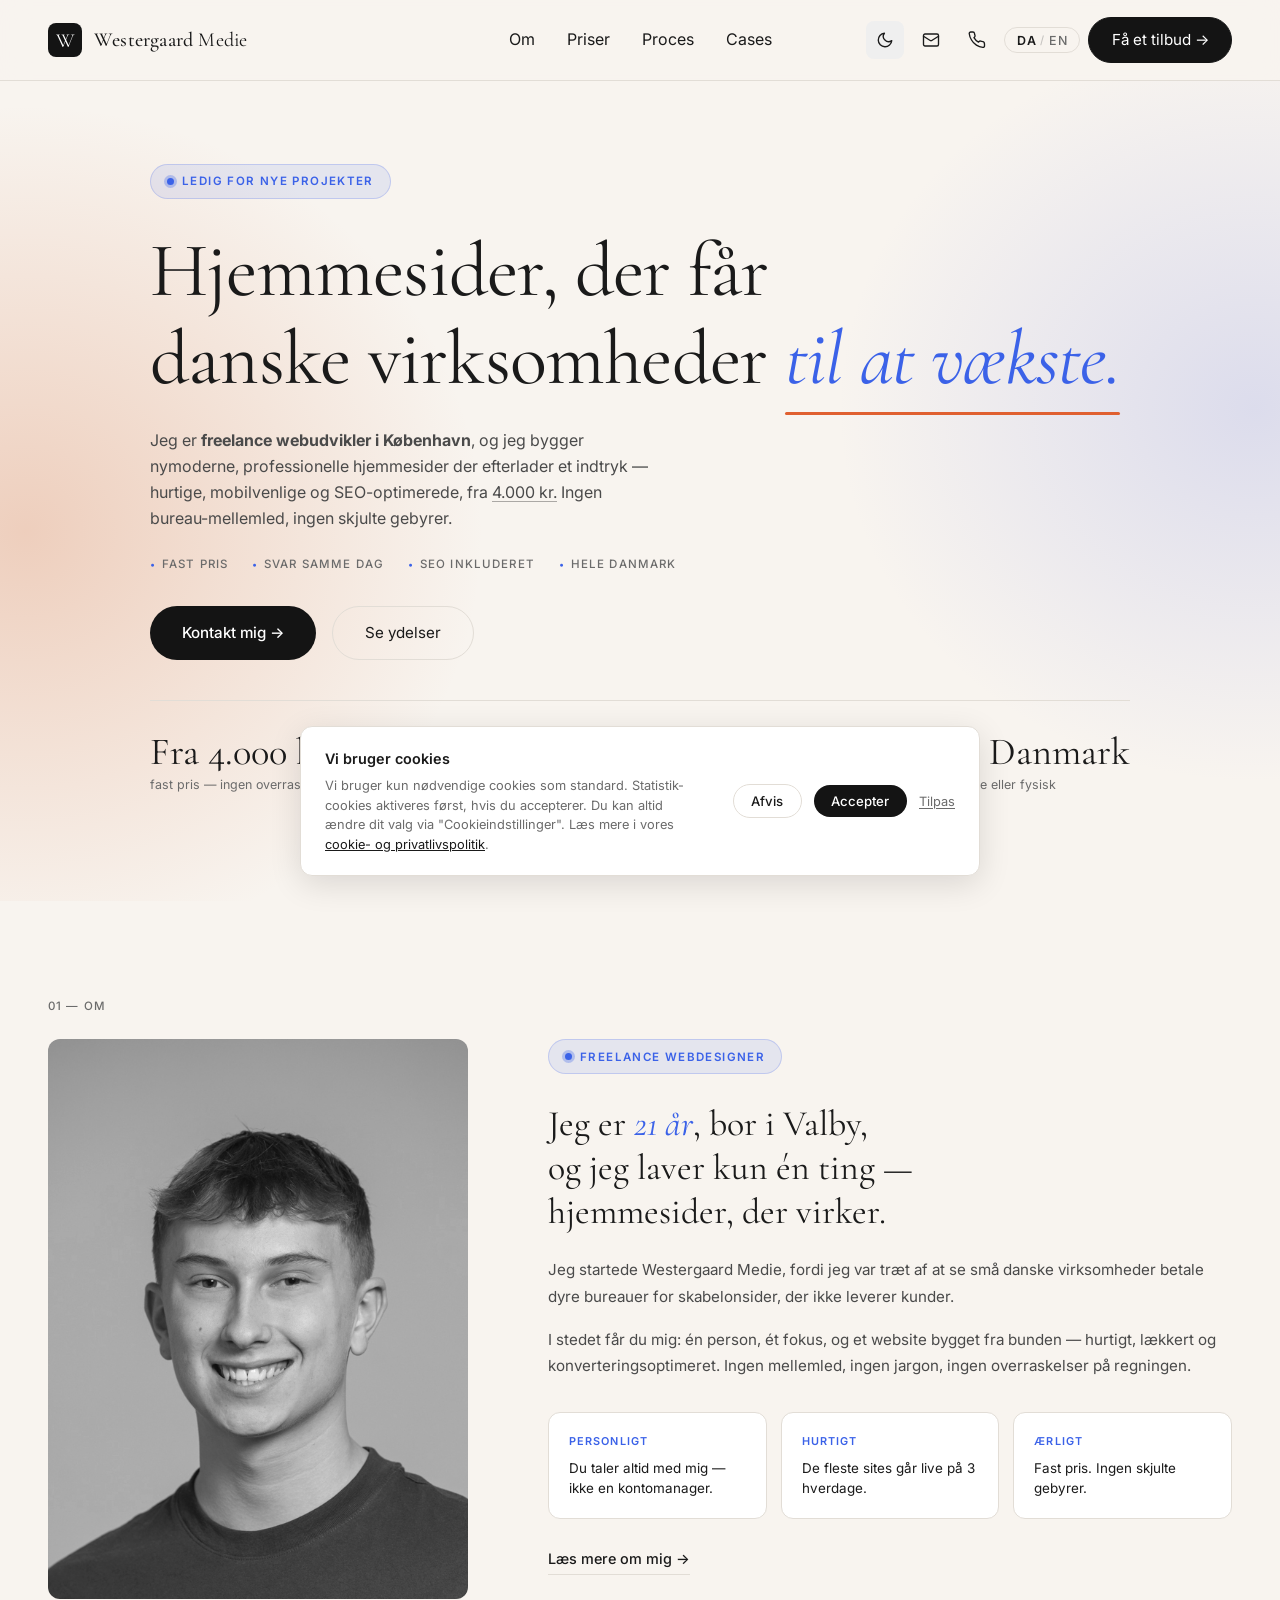
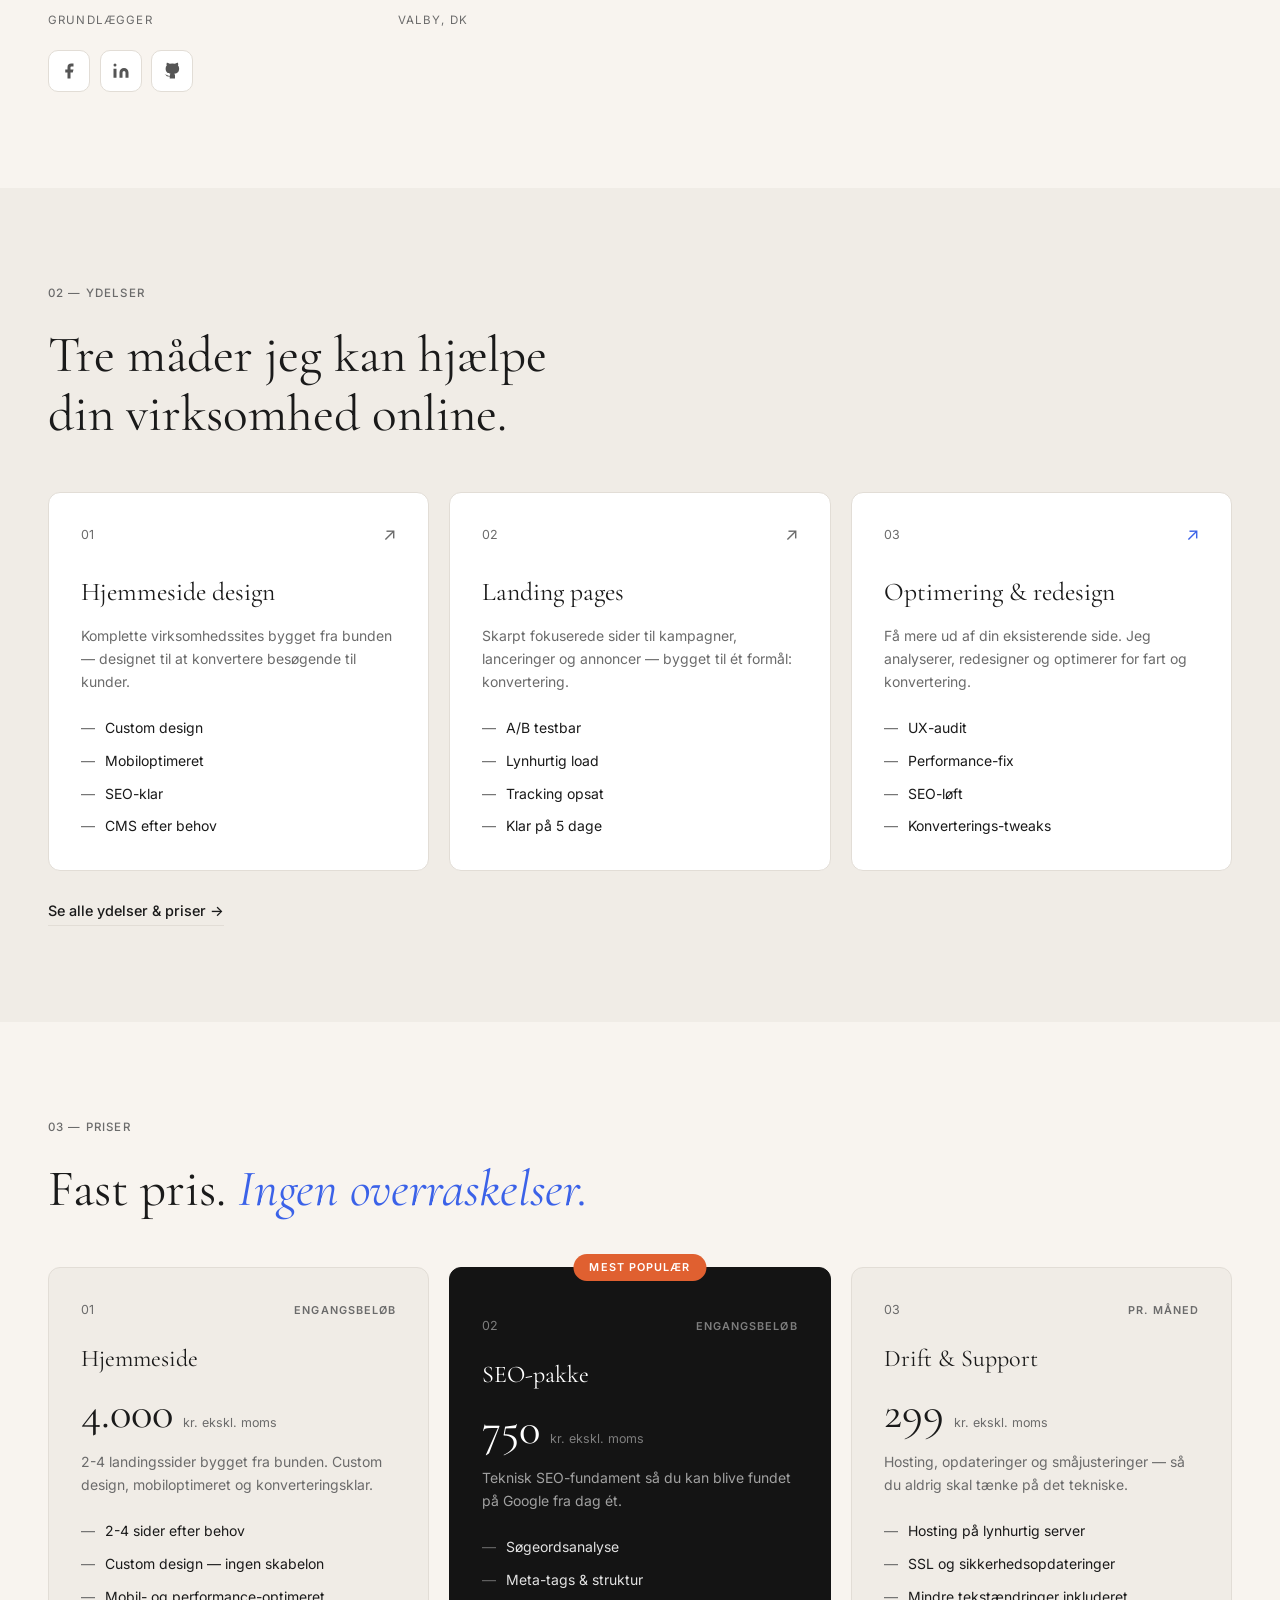
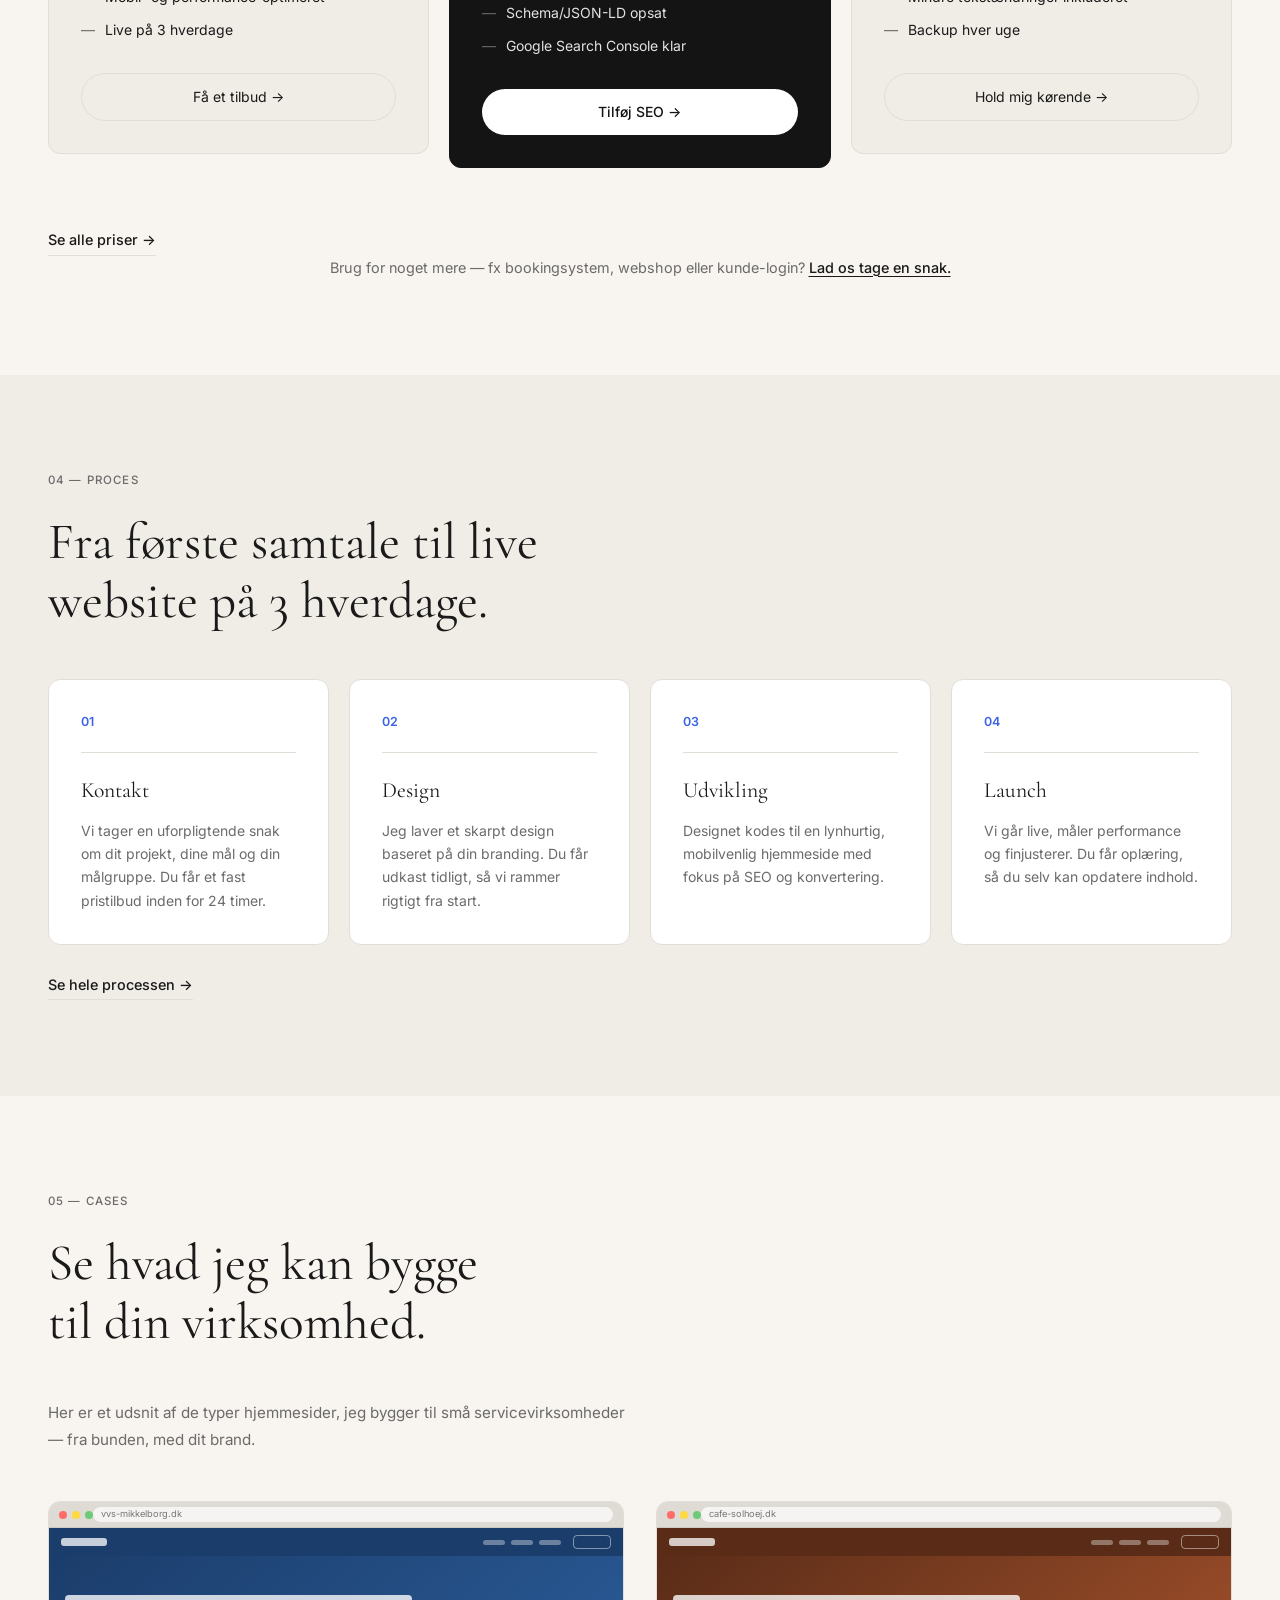
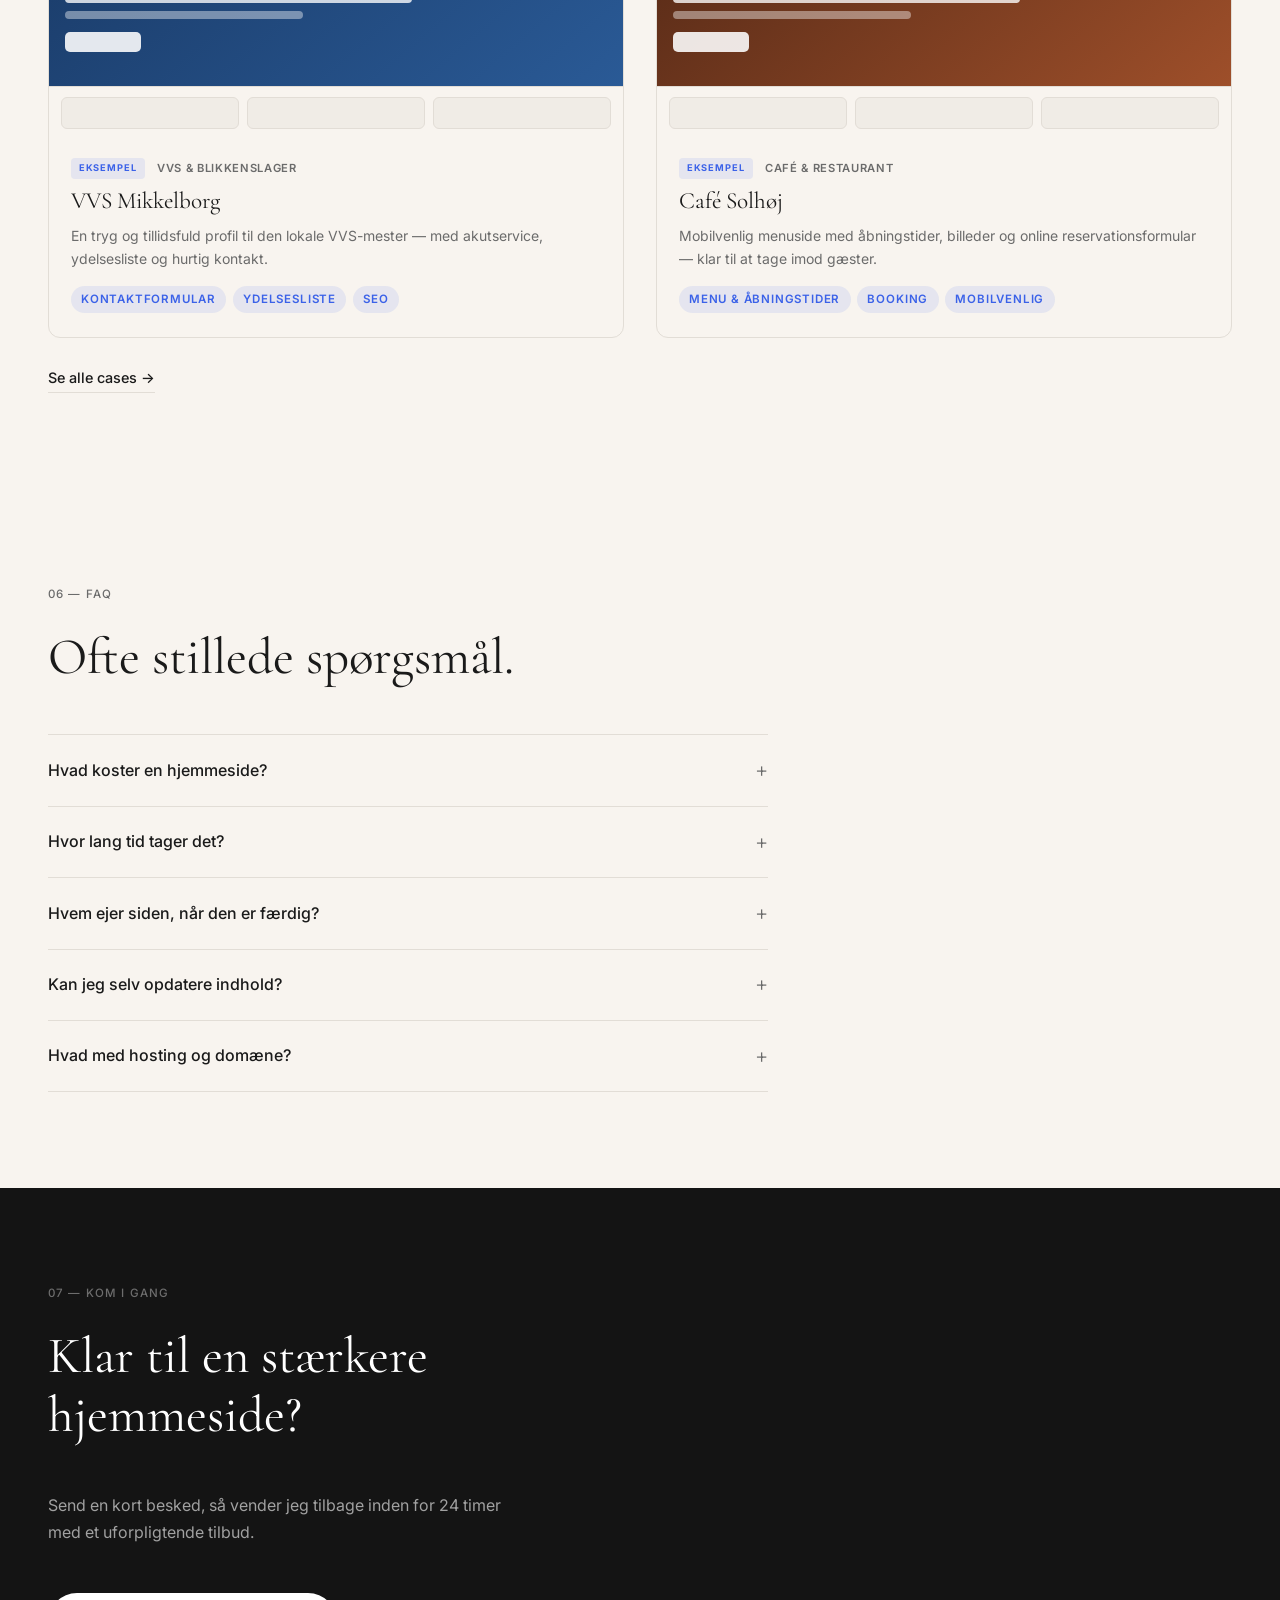
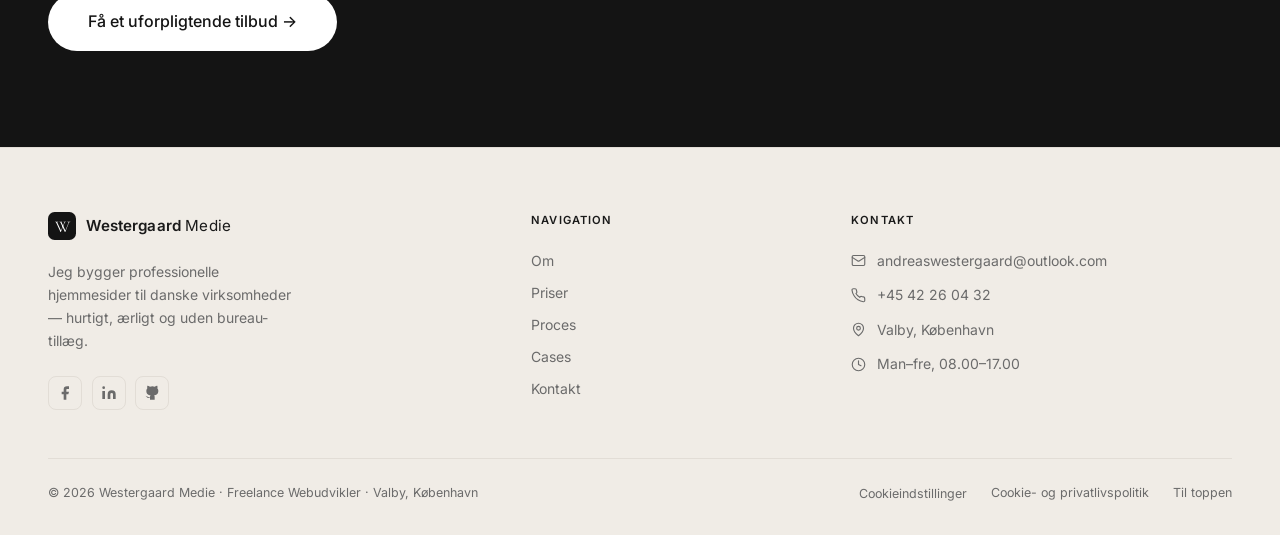
==== commit 0fd0dc47: "Ret leveringstid til 3 hverdage på tværs af alle sider Co-Authored-By: Claude Sonnet 4.6 <noreply@an" ====
--- a/index.html
+++ b/index.html
@@ -189,7 +189,7 @@
                 <span class="stat-label" data-i18n="stat-1-label">fast pris — ingen overraskelser</span>
               </div>
               <div class="stat">
-                <span class="stat-num" data-i18n="stat-2-num">Under 2 uger</span>
+                <span class="stat-num" data-i18n="stat-2-num">3 hverdage</span>
                 <span class="stat-label" data-i18n="stat-2-label">fra idé til live hjemmeside</span>
               </div>
               <div class="stat">
@@ -248,7 +248,7 @@
                 </div>
                 <div class="om-card">
                   <span class="om-card-label" data-i18n="om-card-2-label">HURTIGT</span>
-                  <p data-i18n="om-card-2-p">De fleste sites går live på under to uger.</p>
+                  <p data-i18n="om-card-2-p">De fleste sites går live på 3 hverdage.</p>
                 </div>
                 <div class="om-card">
                   <span class="om-card-label" data-i18n="om-card-3-label">ÆRLIGT</span>
@@ -332,7 +332,7 @@
                 <li data-i18n="price-1-li-1">2-4 sider efter behov</li>
                 <li data-i18n="price-1-li-2">Custom design — ingen skabelon</li>
                 <li data-i18n="price-1-li-3">Mobil- og performance-optimeret</li>
-                <li data-i18n="price-1-li-4">Live på under to uger</li>
+                <li data-i18n="price-1-li-4">Live på 3 hverdage</li>
               </ul>
               <a href="kontakt.html" class="btn-price-outline" data-i18n="price-1-btn">Få et tilbud →</a>
             </article>
@@ -379,7 +379,7 @@
       <section id="proces" class="section section-gray">
         <div class="container">
           <p class="section-label" data-i18n="proces-label">04 — PROCES</p>
-          <h2 class="section-heading" data-i18n="proces-h2">Fra første samtale til live<br>website på under to uger.</h2>
+          <h2 class="section-heading" data-i18n="proces-h2">Fra første samtale til live<br>website på 3 hverdage.</h2>
           <div class="proces-grid">
             <div class="proces-card reveal">
               <span class="proces-num">01</span>
@@ -507,7 +507,7 @@
             </details>
             <details class="faq-item">
               <summary data-i18n="faq-2-q">Hvor lang tid tager det?</summary>
-              <p data-i18n="faq-2-a">De fleste projekter er færdige på 1-2 uger fra godkendt design. Landing pages kan ofte leveres på 5 dage.</p>
+              <p data-i18n="faq-2-a">De fleste projekter er færdige på 3 hverdage fra godkendt design. Landing pages kan ofte leveres hurtigere.</p>
             </details>
             <details class="faq-item">
               <summary data-i18n="faq-3-q">Hvem ejer siden, når den er færdig?</summary>
